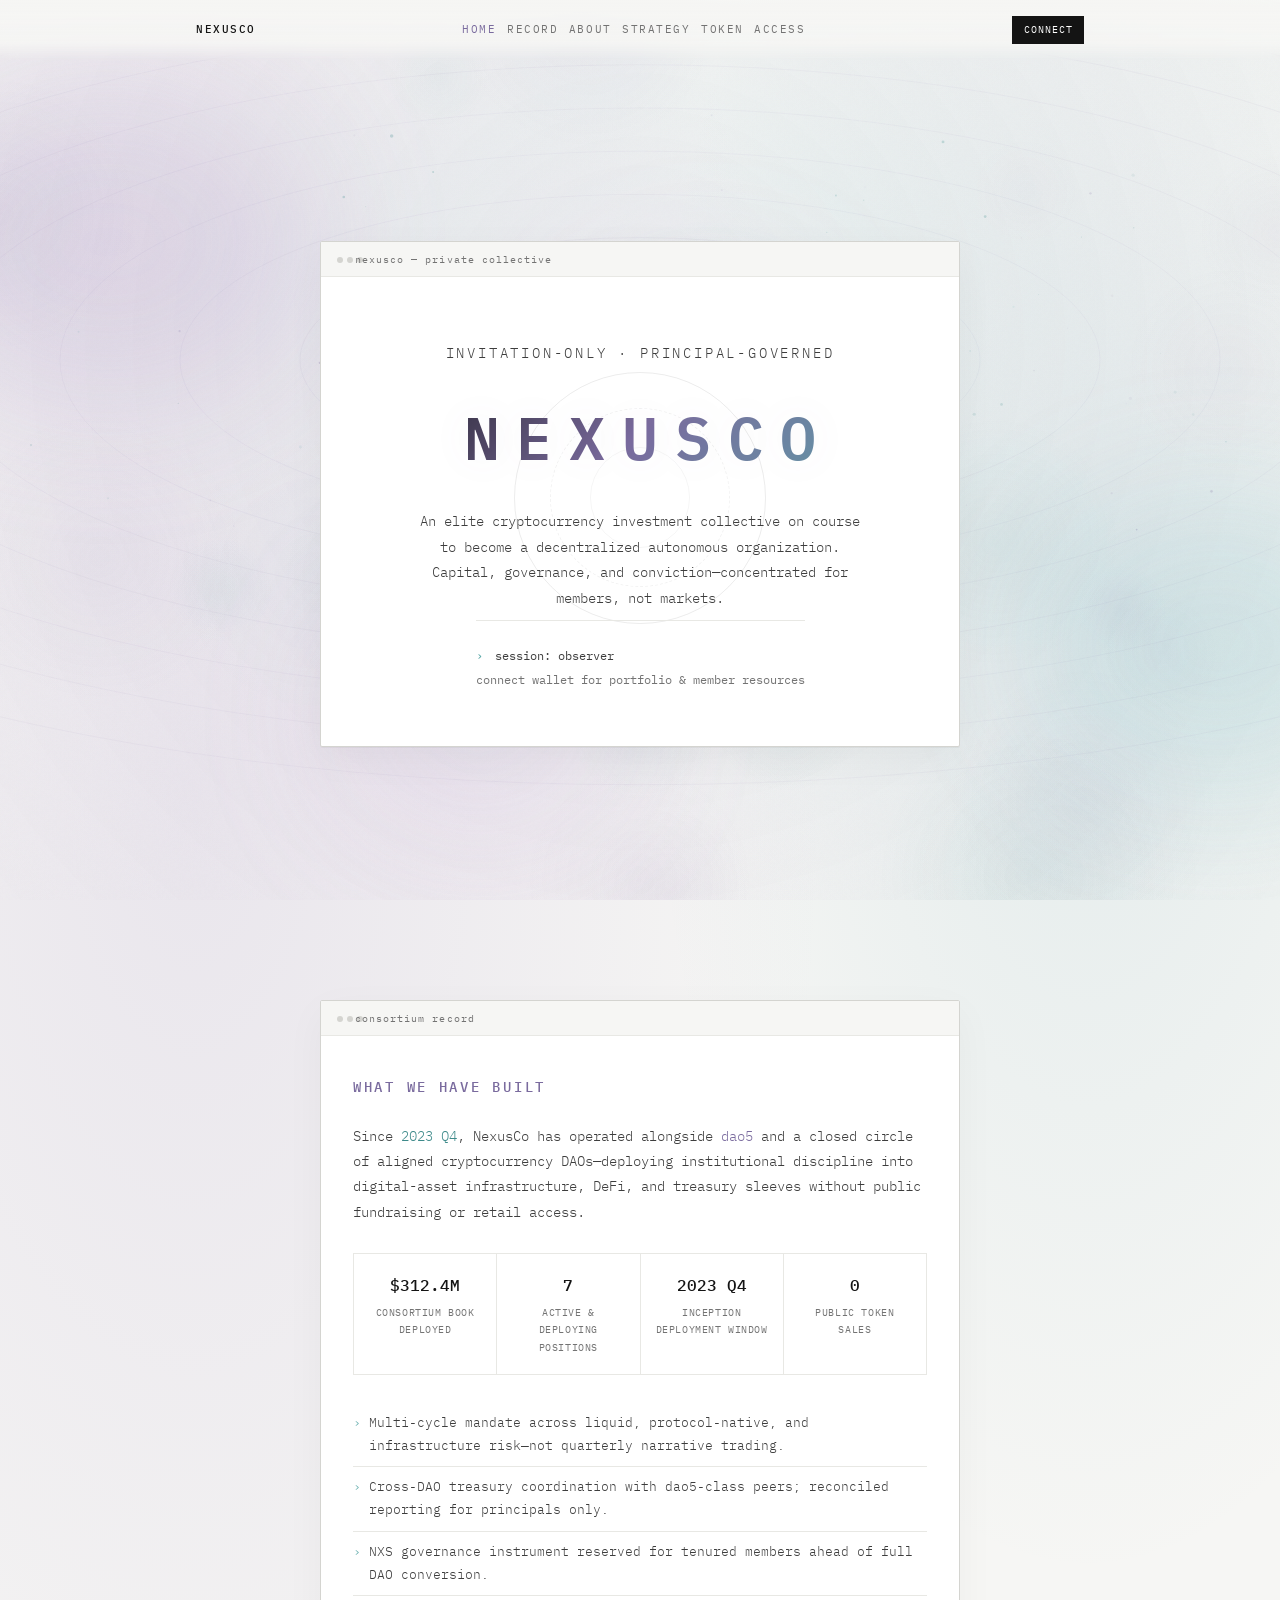
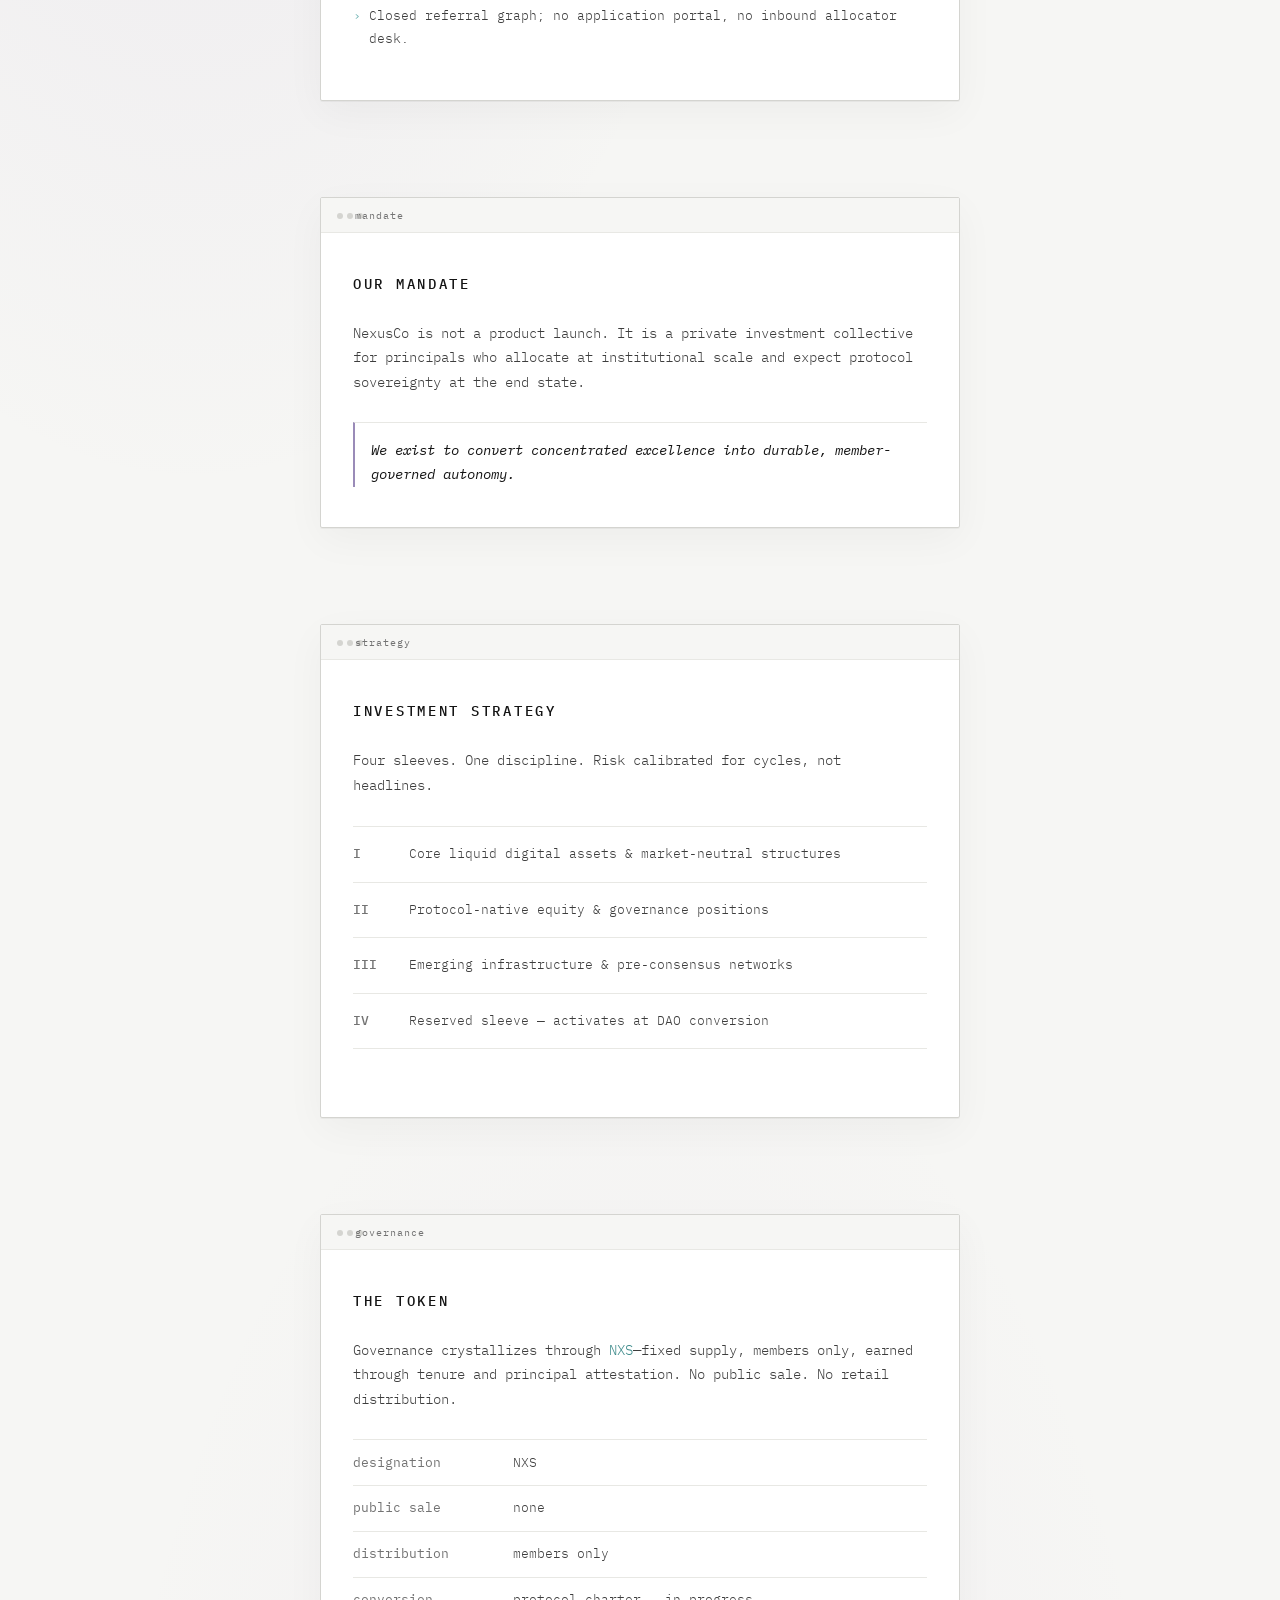
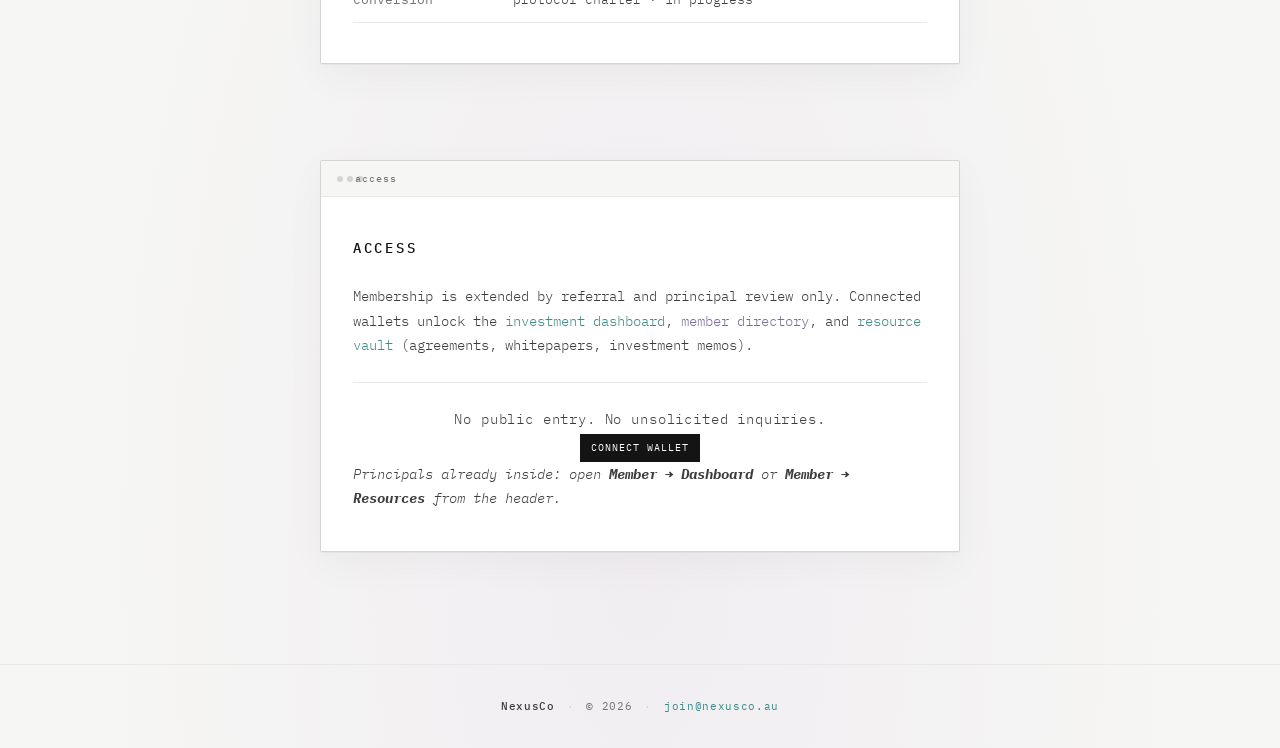
==== dashboard.html @ d4dbca17 "Initial NexusCo website" ====
<!DOCTYPE html>
<html lang="en">
<head>
  <meta charset="UTF-8">
  <meta name="viewport" content="width=device-width, initial-scale=1.0">
  <meta name="robots" content="noindex, nofollow">
  <title>NexusCo — Investment Dashboard</title>
  <link rel="preconnect" href="https://fonts.googleapis.com">
  <link rel="preconnect" href="https://fonts.gstatic.com" crossorigin>
  <link href="https://fonts.googleapis.com/css2?family=IBM+Plex+Mono:wght@300;400;500;600&display=swap" rel="stylesheet">
  <link rel="stylesheet" href="styles.css">
</head>
<body class="page-dashboard">
  <div class="nebula" aria-hidden="true">
    <div class="nebula-cloud nebula-cloud--1"></div>
    <div class="nebula-cloud nebula-cloud--2"></div>
    <div class="nebula-cloud nebula-cloud--3"></div>
    <div class="nebula-cloud nebula-cloud--4"></div>
  </div>
  <canvas id="portal-canvas" aria-hidden="true"></canvas>
  <div class="grain" aria-hidden="true"></div>

  <header id="site-header"></header>

  <main class="dashboard-main">
    <div class="dashboard-wrap">
      <div class="terminal-frame dashboard-frame">
        <div class="frame-bar">
          <span class="frame-dots" aria-hidden="true"></span>
          <span class="frame-title">investment dashboard — member view</span>
        </div>
        <div class="frame-body">
          <header class="dashboard-header">
            <h1 class="dashboard-title accent-lavender">Portfolio</h1>
            <p class="dashboard-sub muted">
              Consortium allocations since <span class="accent-cyan">2023 Q4</span> across
              <span class="accent-lavender">NexusCo</span>, <span class="accent-lavender">dao5</span>,
              and aligned cryptocurrency DAOs.
            </p>
          </header>

          <p class="consortium-note muted" id="consortium-note"></p>
          <p class="member-notice" id="member-notice" hidden></p>

          <div class="stats-row" id="stats-row">
            <div class="stat-card">
              <span class="stat-label">Consortium book</span>
              <span class="stat-value accent-cyan" id="stat-dao-total">—</span>
              <span class="stat-meta muted" id="stat-dao-meta"></span>
            </div>
            <div class="stat-card">
              <span class="stat-label">Your total contributed</span>
              <span class="stat-value" id="stat-your-total">—</span>
            </div>
            <div class="stat-card">
              <span class="stat-label">Your share of consortium</span>
              <span class="stat-value accent-lavender" id="stat-your-share">—</span>
            </div>
          </div>

          <div class="table-wrap">
            <table class="invest-table" id="invest-table">
              <thead>
                <tr>
                  <th scope="col">
                    <button type="button" class="sort-btn" data-sort="name" aria-sort="none">
                      Project <span class="sort-icon" aria-hidden="true"></span>
                    </button>
                  </th>
                  <th scope="col">
                    <button type="button" class="sort-btn" data-sort="sector" aria-sort="none">
                      Sector <span class="sort-icon" aria-hidden="true"></span>
                    </button>
                  </th>
                  <th scope="col">
                    <button type="button" class="sort-btn" data-sort="daoCommitted" aria-sort="none">
                      DAO allocation <span class="sort-icon" aria-hidden="true"></span>
                    </button>
                  </th>
                  <th scope="col">
                    <button type="button" class="sort-btn" data-sort="yourContribution" aria-sort="none">
                      Your contribution <span class="sort-icon" aria-hidden="true"></span>
                    </button>
                  </th>
                  <th scope="col">
                    <button type="button" class="sort-btn" data-sort="yourSharePct" aria-sort="none">
                      Your share <span class="sort-icon" aria-hidden="true"></span>
                    </button>
                  </th>
                  <th scope="col">
                    <button type="button" class="sort-btn" data-sort="status" aria-sort="none">
                      Status <span class="sort-icon" aria-hidden="true"></span>
                    </button>
                  </th>
                </tr>
              </thead>
              <tbody id="invest-tbody"></tbody>
            </table>
          </div>

          <p class="dashboard-disclaimer muted">
            Consortium totals reflect aggregate participation across member DAOs from 2023 Q4 onward.
            New wallet connections display zero personal allocation until principal attribution is recorded.
          </p>
        </div>
      </div>

      <section class="terminal-frame resources-frame" id="resources">
        <div class="frame-bar">
          <span class="frame-dots" aria-hidden="true"></span>
          <span class="frame-title">resources — member documents</span>
        </div>
        <div class="frame-body">
          <h2 class="section-title accent-lavender">Resources</h2>
          <p class="resources-intro muted">
            Agreements, whitepapers, and investment documentation. Available to connected members.
          </p>
          <ul class="resource-list" id="resource-list"></ul>
        </div>
      </section>
    </div>
  </main>

  <footer class="site-footer">
    <div class="footer-inner">
      <span class="footer-brand">NexusCo</span>
      <span class="footer-sep">·</span>
      <span class="footer-copy">&copy; <span id="year"></span></span>
      <span class="footer-sep">·</span>
      <a href="mailto:join@nexusco.au" class="footer-email accent-cyan">join@nexusco.au</a>
      <span class="footer-sep">·</span>
      <span class="footer-status muted">member session active</span>
    </div>
  </footer>

  <script src="data.js"></script>
  <script src="wallet.js"></script>
  <script src="nav-utils.js"></script>
  <script src="header.js"></script>
  <script src="script.js"></script>
  <script src="dashboard.js"></script>
</body>
</html>
---- styles.css ----
/* NexusCo — light retro terminal / portal */

:root {
  --bg: #f6f6f4;
  --bg-panel: #ffffff;
  --fg: #141414;
  --fg-secondary: #3d3d3d;
  --fg-muted: #737373;
  --border: #d4d4d0;
  --border-soft: #e8e8e4;
  --accent: #2f2f2f;
  --lavender: #7a6b9e;
  --lavender-soft: #9a8bb8;
  --lavender-bg: rgba(122, 107, 158, 0.08);
  --cyan: #3d8a8a;
  --cyan-soft: #5aa8a8;
  --cyan-bg: rgba(61, 138, 138, 0.08);
  --galaxy-1: rgba(122, 107, 158, 0.05);
  --galaxy-2: rgba(61, 138, 138, 0.04);
  --ring: rgba(20, 20, 20, 0.08);
  --shadow: rgba(0, 0, 0, 0.04);
  --font: "IBM Plex Mono", "Courier New", Courier, monospace;
  --max-width: 640px;
  --max-width-wide: 920px;
  --header-height: 3.25rem;
  --radius: 2px;
}

.accent-lavender {
  color: var(--lavender);
}

.accent-cyan {
  color: var(--cyan);
}

.accent-cyan-soft {
  color: var(--cyan-soft);
}

.accent-lavender-soft {
  color: var(--lavender-soft);
}

.logo.accent-lavender-soft {
  color: var(--fg);
  background: linear-gradient(135deg, var(--fg) 0%, var(--lavender) 48%, var(--cyan-soft) 100%);
  -webkit-background-clip: text;
  background-clip: text;
  -webkit-text-fill-color: transparent;
}

*,
*::before,
*::after {
  box-sizing: border-box;
  margin: 0;
  padding: 0;
}

html {
  scroll-behavior: smooth;
  scroll-padding-top: 5.5rem;
  font-size: 16px;
}

body {
  font-family: var(--font);
  background: var(--bg);
  background-image:
    radial-gradient(ellipse 90% 60% at 15% 20%, rgba(155, 130, 190, 0.14) 0%, transparent 55%),
    radial-gradient(ellipse 70% 50% at 85% 15%, rgba(90, 160, 175, 0.12) 0%, transparent 50%),
    radial-gradient(ellipse 80% 55% at 50% 95%, rgba(180, 140, 210, 0.08) 0%, transparent 55%);
  color: var(--fg);
  line-height: 1.75;
  min-height: 100vh;
  overflow-x: hidden;
  -webkit-font-smoothing: antialiased;
}

/* Nebula layers */
.nebula {
  position: fixed;
  inset: 0;
  z-index: 0;
  pointer-events: none;
  overflow: hidden;
}

.nebula-cloud {
  position: absolute;
  border-radius: 50%;
  filter: blur(72px);
  opacity: 0.55;
  animation: nebula-drift 48s ease-in-out infinite;
}

.nebula-cloud--1 {
  width: min(55vw, 420px);
  height: min(45vw, 340px);
  top: 8%;
  left: -8%;
  background: rgba(155, 130, 190, 0.35);
  animation-duration: 52s;
}

.nebula-cloud--2 {
  width: min(50vw, 380px);
  height: min(40vw, 300px);
  top: 55%;
  right: -10%;
  background: rgba(90, 175, 185, 0.3);
  animation-delay: -12s;
  animation-duration: 44s;
}

.nebula-cloud--3 {
  width: min(42vw, 320px);
  height: min(38vw, 280px);
  bottom: 5%;
  left: 25%;
  background: rgba(200, 160, 220, 0.22);
  animation-delay: -24s;
  animation-direction: reverse;
}

.nebula-cloud--4 {
  width: min(35vw, 260px);
  height: min(30vw, 220px);
  top: 30%;
  left: 45%;
  background: rgba(120, 190, 200, 0.2);
  animation-delay: -8s;
  animation-duration: 56s;
}

@keyframes nebula-drift {
  0%, 100% {
    transform: translate(0, 0) scale(1);
  }
  33% {
    transform: translate(3%, 2%) scale(1.04);
  }
  66% {
    transform: translate(-2%, 3%) scale(0.98);
  }
}

/* Portal / galaxy canvas */
#portal-canvas {
  position: fixed;
  inset: 0;
  width: 100%;
  height: 100%;
  z-index: 1;
  pointer-events: none;
}

.grain {
  position: fixed;
  inset: 0;
  z-index: 2;
  pointer-events: none;
  opacity: 0.35;
  background-image: url("data:image/svg+xml,%3Csvg viewBox='0 0 256 256' xmlns='http://www.w3.org/2000/svg'%3E%3Cfilter id='n'%3E%3CfeTurbulence type='fractalNoise' baseFrequency='0.9' numOctaves='4' stitchTiles='stitch'/%3E%3C/filter%3E%3Crect width='100%25' height='100%25' filter='url(%23n)' opacity='0.04'/%3E%3C/svg%3E");
}

/* Header */
.site-header {
  position: fixed;
  top: 0;
  left: 0;
  right: 0;
  z-index: 100;
  min-height: var(--header-height);
  display: flex;
  align-items: center;
  justify-content: center;
  background: linear-gradient(
    to bottom,
    rgba(246, 246, 244, 0.94) 0%,
    rgba(246, 246, 244, 0.88) 70%,
    transparent 100%
  );
  backdrop-filter: blur(8px);
}

.site-header--spread {
  padding: 0.5rem 0;
}

.header-inner {
  width: 100%;
  max-width: var(--max-width-wide);
  margin: 0 auto;
  padding: 0.5rem 1rem;
  display: flex;
  align-items: center;
  gap: 0.5rem 0.75rem;
}

.header-logo {
  font-size: 0.68rem;
  font-weight: 500;
  letter-spacing: 0.14em;
  text-transform: uppercase;
  color: var(--fg);
  text-decoration: none;
  white-space: nowrap;
  flex-shrink: 0;
}

.nav-toggle {
  display: none;
  margin-left: auto;
  font-family: var(--font);
  font-size: 0.62rem;
  letter-spacing: 0.1em;
  text-transform: uppercase;
  padding: 0.4rem 0.55rem;
  border: 1px solid var(--border);
  background: var(--bg-panel);
  color: var(--fg-muted);
  cursor: pointer;
}

.header-nav-group {
  display: flex;
  align-items: center;
  gap: 0.35rem 0.75rem;
  flex: 1;
  min-width: 0;
  justify-content: center;
}

.nav--public {
  display: flex;
  flex-wrap: wrap;
  justify-content: center;
  gap: 0.2rem 0.65rem;
  min-width: 0;
}

.nav-link {
  font-size: 0.62rem;
}

.nav-link[hidden] {
  display: none !important;
}

.nav-member {
  flex-shrink: 0;
  position: relative;
}

.nav-member[hidden] {
  display: none !important;
}

.nav-dropdown__trigger {
  font-family: var(--font);
  font-size: 0.62rem;
  letter-spacing: 0.1em;
  text-transform: uppercase;
  padding: 0.35rem 0.55rem;
  border: 1px solid var(--border);
  background: linear-gradient(135deg, var(--lavender-bg), var(--cyan-bg));
  color: var(--fg);
  cursor: pointer;
  white-space: nowrap;
}

.nav-dropdown__trigger[aria-expanded="true"] {
  border-color: var(--lavender-soft);
  color: var(--lavender);
}

.nav-dropdown__caret {
  font-size: 0.5rem;
  margin-left: 0.15rem;
}

.nav-dropdown__panel {
  position: absolute;
  top: calc(100% + 0.35rem);
  right: 0;
  min-width: 10rem;
  background: var(--bg-panel);
  border: 1px solid var(--border);
  box-shadow: 0 8px 28px var(--shadow);
  z-index: 200;
  display: flex;
  flex-direction: column;
  padding: 0.35rem 0;
}

.nav-dropdown__panel[hidden] {
  display: none;
}

.nav-dropdown__link {
  font-size: 0.62rem;
  letter-spacing: 0.08em;
  text-transform: uppercase;
  padding: 0.55rem 0.85rem;
  color: var(--fg-muted);
  text-decoration: none;
  transition: background 0.15s ease, color 0.15s ease;
}

.nav-dropdown__link:hover,
.nav-dropdown__link:focus-visible,
.nav-dropdown__link.active {
  color: var(--lavender);
  background: var(--lavender-bg);
  outline: none;
}

.wallet-panel {
  flex-shrink: 0;
}

.nav-link--dashboard {
  color: var(--fg);
}

.nav-link {
  font-size: 0.7rem;
  font-weight: 400;
  letter-spacing: 0.14em;
  text-transform: uppercase;
  color: var(--fg-muted);
  text-decoration: none;
  transition: color 0.2s ease;
}

.nav-link:hover,
.nav-link:focus-visible {
  color: var(--fg);
  outline: none;
}

.nav-link.active {
  color: var(--lavender);
  outline: none;
}

/* Main */
main {
  position: relative;
  z-index: 2;
  padding-top: var(--header-height);
}

/* Terminal frames */
.terminal-frame {
  background: var(--bg-panel);
  border: 1px solid var(--border);
  border-radius: var(--radius);
  box-shadow: 0 1px 0 var(--shadow), 0 12px 40px var(--shadow);
  overflow: hidden;
}

.frame-bar {
  display: flex;
  align-items: center;
  gap: 0.75rem;
  padding: 0.5rem 1rem;
  background: var(--bg);
  border-bottom: 1px solid var(--border-soft);
  font-size: 0.65rem;
  letter-spacing: 0.1em;
  text-transform: lowercase;
  color: var(--fg-muted);
}

.frame-dots::before {
  content: "";
  display: inline-block;
  width: 6px;
  height: 6px;
  border-radius: 50%;
  background: var(--border);
  box-shadow: 10px 0 0 var(--border), 20px 0 0 var(--border);
}

.frame-body {
  padding: 2.5rem 2rem;
  position: relative;
}

/* Hero */
.hero {
  min-height: 100vh;
  display: flex;
  align-items: center;
  justify-content: center;
  padding: 5rem 1.5rem 6rem;
}

.hero-frame {
  width: 100%;
  max-width: var(--max-width);
  text-align: center;
}

.hero-frame .frame-body {
  padding: 4rem 2rem 3.5rem;
}

.hero-eyebrow {
  position: relative;
  z-index: 1;
  font-size: 0.65rem;
  letter-spacing: 0.2em;
  text-transform: uppercase;
  margin-bottom: 0.75rem;
}

.lead {
  font-size: 0.9rem;
  color: var(--fg-secondary);
  font-weight: 300;
  margin-bottom: 1.5rem;
  line-height: 1.8;
}

.accomplish-grid {
  display: grid;
  grid-template-columns: repeat(4, 1fr);
  gap: 1px;
  background: var(--border-soft);
  border: 1px solid var(--border-soft);
  margin: 1.75rem 0;
}

.accomplish-card {
  background: var(--bg-panel);
  padding: 1.1rem 0.85rem;
  display: flex;
  flex-direction: column;
  gap: 0.3rem;
  text-align: center;
}

.accomplish-value {
  font-size: 1rem;
  font-weight: 500;
  color: var(--fg);
}

.accomplish-label {
  font-size: 0.62rem;
  letter-spacing: 0.06em;
  text-transform: uppercase;
  color: var(--fg-muted);
}

.accomplish-list {
  list-style: none;
  font-size: 0.82rem;
  color: var(--fg-secondary);
  font-weight: 300;
}

.accomplish-list li {
  padding: 0.55rem 0;
  border-bottom: 1px solid var(--border-soft);
  padding-left: 1rem;
  position: relative;
}

.accomplish-list li::before {
  content: "›";
  position: absolute;
  left: 0;
  color: var(--cyan-soft);
}

.accomplish-list li:last-child {
  border-bottom: none;
}

.access-actions {
  margin-top: 1.5rem;
  padding-top: 1.5rem;
  border-top: 1px solid var(--border-soft);
  text-align: center;
}

.access-actions[hidden] {
  display: none;
}

.inline-link {
  color: inherit;
  text-decoration: underline;
  text-underline-offset: 3px;
}

.inline-link:hover {
  color: var(--cyan);
}

.portal-ring {
  position: absolute;
  top: 50%;
  left: 50%;
  width: min(280px, 70vw);
  height: min(280px, 70vw);
  transform: translate(-50%, -55%);
  pointer-events: none;
}

.ring {
  position: absolute;
  inset: 0;
  border: 1px solid var(--ring);
  border-radius: 50%;
  animation: orbit 24s linear infinite;
}

.ring-1 {
  inset: 5%;
  animation-duration: 32s;
  animation-direction: reverse;
}

.ring-2 {
  inset: 18%;
  border-style: dashed;
  opacity: 0.7;
}

.ring-3 {
  inset: 32%;
  animation-duration: 18s;
  opacity: 0.5;
}

@keyframes orbit {
  to { transform: rotate(360deg); }
}

.logo {
  position: relative;
  z-index: 1;
  font-size: clamp(2rem, 8vw, 3.75rem);
  font-weight: 600;
  letter-spacing: 0.28em;
  margin-right: -0.28em;
  color: var(--fg);
  margin-bottom: 1.25rem;
  text-shadow: 0 0 40px var(--lavender-bg);
}

.tagline {
  position: relative;
  z-index: 1;
  max-width: 28rem;
  margin: 0 auto 2rem;
  font-size: clamp(0.8rem, 2.2vw, 0.95rem);
  font-weight: 300;
  color: var(--fg-secondary);
  line-height: 1.85;
}

.hero-meta {
  position: relative;
  z-index: 1;
  display: inline-flex;
  flex-direction: column;
  align-items: flex-start;
  text-align: left;
  font-size: 0.75rem;
  gap: 0.2rem;
  padding-top: 1.5rem;
  border-top: 1px solid var(--border-soft);
  margin-top: 0.5rem;
}

.meta-line {
  color: var(--fg-secondary);
}

.caret {
  color: var(--cyan-soft);
  margin-right: 0.35rem;
}

.muted {
  color: var(--fg-muted);
}

/* Sections */
.section {
  padding: 3rem 1.5rem;
}

.section-inner {
  max-width: var(--max-width);
  margin: 0 auto;
}

.section-last {
  padding-bottom: 7rem;
}

.section-title {
  font-size: 0.85rem;
  font-weight: 500;
  letter-spacing: 0.2em;
  text-transform: uppercase;
  color: var(--fg);
  margin-bottom: 1.5rem;
}

.section-title.accent-lavender {
  color: var(--lavender);
}

.frame-body p {
  margin-bottom: 1.15rem;
  font-size: 0.875rem;
  font-weight: 300;
  color: var(--fg-secondary);
}

.frame-body p:last-of-type:not(.footnote) {
  margin-bottom: 0;
}

.pull-quote {
  margin-top: 1.75rem;
  padding: 1rem 0 0 1rem;
  border-top: 1px solid var(--border-soft);
  border-left: 2px solid var(--lavender-soft);
  font-size: 0.85rem;
  font-weight: 400;
  font-style: italic;
  color: var(--fg);
}

/* Strategy */
.strategy-list {
  list-style: none;
  margin: 1.75rem 0;
  border-top: 1px solid var(--border-soft);
}

.strategy-list li {
  display: grid;
  grid-template-columns: 2.5rem 1fr;
  gap: 1rem;
  padding: 1rem 0;
  border-bottom: 1px solid var(--border-soft);
  font-size: 0.8rem;
}

.strategy-label {
  font-weight: 500;
  color: var(--fg-muted);
  font-variant-numeric: oldstyle-nums;
}

.strategy-desc {
  color: var(--fg-secondary);
  font-weight: 300;
}

.footnote {
  font-size: 0.75rem;
  margin-top: 1.25rem;
}

/* Specs */
.spec-list {
  margin-top: 1.75rem;
  border-top: 1px solid var(--border-soft);
}

.spec-row {
  display: grid;
  grid-template-columns: 9rem 1fr;
  gap: 1rem;
  padding: 0.7rem 0;
  font-size: 0.8rem;
  border-bottom: 1px solid var(--border-soft);
}

.spec-row dt {
  color: var(--fg-muted);
  font-weight: 400;
}

.spec-row dd {
  color: var(--fg-secondary);
  font-weight: 300;
}

/* Membership */
.membership-note {
  margin-top: 2rem;
  padding-top: 1.75rem;
  border-top: 1px solid var(--border-soft);
  text-align: center;
}

.membership-statement {
  font-size: 0.85rem;
  font-weight: 400;
  color: var(--fg);
  letter-spacing: 0.06em;
  margin-bottom: 1rem;
}

.membership-closing {
  font-size: 0.8rem;
  font-style: italic;
}

/* Footer */
.site-footer {
  position: relative;
  z-index: 2;
  padding: 2rem 1.5rem;
  border-top: 1px solid var(--border-soft);
}

.footer-inner {
  max-width: var(--max-width);
  margin: 0 auto;
  display: flex;
  flex-wrap: wrap;
  justify-content: center;
  align-items: center;
  gap: 0.35rem 0.75rem;
  font-size: 0.7rem;
  letter-spacing: 0.06em;
  color: var(--fg-muted);
}

.footer-brand {
  color: var(--fg-secondary);
  font-weight: 500;
}

.footer-sep {
  color: var(--border);
}

.footer-email {
  text-decoration: none;
  transition: color 0.2s ease, text-shadow 0.2s ease;
}

.footer-email:hover,
.footer-email:focus-visible {
  color: var(--cyan);
  text-shadow: 0 0 12px var(--cyan-bg);
  outline: none;
}

/* Wallet */
.wallet-panel {
  display: flex;
  flex-direction: column;
  align-items: flex-end;
  gap: 0.25rem;
}

.wallet-connected {
  display: flex;
  flex-wrap: wrap;
  align-items: center;
  justify-content: flex-end;
  gap: 0.4rem 0.5rem;
}

.wallet-connected[hidden],
.wallet-panel .btn-primary[hidden] {
  display: none !important;
}

.wallet-badge {
  font-size: 0.7rem;
  padding: 0.35rem 0.6rem;
  border: 1px solid var(--border);
  background: var(--bg);
  color: var(--fg-secondary);
  letter-spacing: 0.04em;
}

.wallet-error {
  font-size: 0.65rem;
  color: var(--fg-secondary);
  max-width: 14rem;
  text-align: right;
  line-height: 1.4;
}

.wallet-error[hidden] {
  display: none;
}

.btn-compact {
  padding: 0.35rem 0.5rem;
  min-width: 0;
}

.btn {
  font-family: var(--font);
  font-size: 0.62rem;
  letter-spacing: 0.1em;
  text-transform: uppercase;
  padding: 0.4rem 0.65rem;
  border: 1px solid var(--border);
  background: var(--bg-panel);
  color: var(--fg);
  cursor: pointer;
  text-decoration: none;
  transition: background 0.15s ease, border-color 0.15s ease;
}

.btn:hover,
.btn:focus-visible {
  border-color: var(--fg-muted);
  outline: none;
}

.btn:disabled {
  opacity: 0.5;
  cursor: wait;
}

.btn-primary {
  background: var(--fg);
  color: var(--bg-panel);
  border-color: var(--fg);
}

.btn-primary:hover,
.btn-primary:focus-visible {
  background: var(--fg-secondary);
  border-color: var(--fg-secondary);
}

.btn-secondary {
  background: var(--bg-panel);
}

.btn-ghost {
  background: transparent;
  border-color: transparent;
  color: var(--fg-muted);
}

.btn-ghost:hover {
  color: var(--fg);
  border-color: transparent;
}

/* Dashboard */
.page-dashboard main {
  padding-top: calc(var(--header-height) + 1rem);
}

.dashboard-main {
  padding: 2rem 1.5rem 4rem;
}

.dashboard-wrap {
  max-width: var(--max-width-wide);
  margin: 0 auto;
}

.dashboard-frame .frame-body {
  padding: 2rem 1.75rem 2.5rem;
}

.dashboard-header {
  margin-bottom: 2rem;
}

.dashboard-title {
  font-size: 0.9rem;
  font-weight: 500;
  letter-spacing: 0.2em;
  text-transform: uppercase;
  margin-bottom: 0.5rem;
}

.dashboard-sub {
  font-size: 0.8rem;
  font-weight: 300;
}

.stats-row {
  display: grid;
  grid-template-columns: repeat(3, 1fr);
  gap: 1px;
  background: var(--border-soft);
  border: 1px solid var(--border-soft);
  margin-bottom: 2rem;
}

.stat-card {
  background: var(--bg-panel);
  padding: 1.1rem 1.25rem;
  display: flex;
  flex-direction: column;
  gap: 0.35rem;
}

.stat-label {
  font-size: 0.65rem;
  letter-spacing: 0.08em;
  text-transform: uppercase;
  color: var(--fg-muted);
}

.stat-value {
  font-size: 0.95rem;
  font-weight: 500;
  color: var(--fg);
}

.table-wrap {
  overflow-x: auto;
  border: 1px solid var(--border-soft);
  margin-bottom: 1.5rem;
}

.invest-table {
  width: 100%;
  border-collapse: collapse;
  font-size: 0.75rem;
}

.invest-table th,
.invest-table td {
  padding: 0.85rem 1rem;
  text-align: left;
  border-bottom: 1px solid var(--border-soft);
}

.invest-table th {
  font-weight: 500;
  letter-spacing: 0.08em;
  text-transform: uppercase;
  font-size: 0.65rem;
  color: var(--fg-muted);
  background: var(--bg);
}

.invest-table tbody tr:last-child td {
  border-bottom: none;
}

.invest-table tbody tr:hover td {
  background: rgba(0, 0, 0, 0.015);
}

.cell-primary {
  display: block;
  font-weight: 500;
  color: var(--fg);
}

.cell-meta {
  display: block;
  font-size: 0.65rem;
  margin-top: 0.15rem;
}

.cell-highlight {
  font-weight: 500;
  color: var(--fg);
}

.status-pill {
  display: inline-block;
  font-size: 0.6rem;
  letter-spacing: 0.06em;
  text-transform: uppercase;
  padding: 0.2rem 0.45rem;
  border: 1px solid var(--border);
  color: var(--fg-muted);
}

.status-pill--active {
  border-color: var(--fg-muted);
  color: var(--fg-secondary);
}

.status-pill--deploying {
  border-style: dashed;
}

.dashboard-disclaimer {
  font-size: 0.7rem;
  line-height: 1.6;
}

.consortium-note {
  font-size: 0.75rem;
  margin-bottom: 1.25rem;
  padding: 0.75rem 1rem;
  background: var(--cyan-bg);
  border-left: 2px solid var(--cyan-soft);
  line-height: 1.6;
}

.member-notice {
  font-size: 0.75rem;
  margin-bottom: 1.5rem;
  padding: 0.75rem 1rem;
  background: var(--lavender-bg);
  border-left: 2px solid var(--lavender-soft);
  line-height: 1.6;
}

.member-notice[hidden] {
  display: none;
}

.stat-meta {
  font-size: 0.6rem;
  margin-top: 0.15rem;
}

.stat-value.accent-cyan {
  color: var(--cyan);
}

.stat-value.accent-lavender {
  color: var(--lavender);
}

/* Sortable table */
.sort-btn {
  font-family: var(--font);
  font-size: inherit;
  font-weight: inherit;
  letter-spacing: inherit;
  text-transform: inherit;
  color: inherit;
  background: none;
  border: none;
  padding: 0;
  cursor: pointer;
  display: inline-flex;
  align-items: center;
  gap: 0.35rem;
  transition: color 0.15s ease;
}

.sort-btn:hover,
.sort-btn:focus-visible {
  color: var(--lavender);
  outline: none;
}

.sort-btn--active {
  color: var(--cyan);
}

.sort-icon {
  font-size: 0.55rem;
  opacity: 0.5;
  color: var(--lavender-soft);
}

.sort-btn--active .sort-icon {
  opacity: 1;
  color: var(--cyan);
}

.invest-table th {
  vertical-align: bottom;
}

/* Resources */
.resources-frame {
  margin-top: 2rem;
}

.resources-intro {
  font-size: 0.8rem;
  margin-bottom: 1.5rem;
}

.resource-list {
  list-style: none;
  border-top: 1px solid var(--border-soft);
}

.resource-item {
  display: grid;
  grid-template-columns: 1fr auto;
  grid-template-rows: auto auto;
  gap: 0.25rem 1rem;
  padding: 1rem 0;
  border-bottom: 1px solid var(--border-soft);
  align-items: center;
}

.resource-meta {
  grid-column: 1;
  display: flex;
  flex-wrap: wrap;
  gap: 0.5rem 1rem;
  font-size: 0.65rem;
}

.resource-title {
  grid-column: 1;
  font-size: 0.85rem;
  font-weight: 400;
  color: var(--fg);
}

.resource-dl {
  grid-column: 2;
  grid-row: 1 / span 2;
  align-self: center;
}

.resource-category {
  font-weight: 500;
  letter-spacing: 0.06em;
  text-transform: uppercase;
}

/* Members directory */
.member-grid {
  display: grid;
  gap: 1.25rem;
}

.member-card {
  display: grid;
  grid-template-columns: 3.5rem 1fr;
  gap: 1.25rem;
  padding: 1.35rem 0;
  border-bottom: 1px solid var(--border-soft);
}

.member-card:last-child {
  border-bottom: none;
}

.member-card--founder {
  padding: 1.5rem;
  margin-bottom: 0.5rem;
  border: 1px solid var(--border-soft);
  border-radius: var(--radius);
  background: linear-gradient(
    135deg,
    var(--lavender-bg) 0%,
    var(--cyan-bg) 100%
  );
  border-bottom: 1px solid var(--border-soft);
}

.member-avatar {
  width: 3.5rem;
  height: 3.5rem;
  display: flex;
  align-items: center;
  justify-content: center;
  font-size: 0.75rem;
  font-weight: 500;
  letter-spacing: 0.05em;
  border: 1px solid var(--border);
  background: var(--bg-panel);
  color: var(--lavender);
  border-radius: var(--radius);
}

.member-card--founder .member-avatar {
  border-color: var(--lavender-soft);
  color: var(--cyan);
  box-shadow: 0 0 24px var(--lavender-bg);
}

.member-name {
  font-size: 0.95rem;
  font-weight: 500;
  color: var(--fg);
  margin-bottom: 0.15rem;
}

.member-role {
  font-size: 0.7rem;
  letter-spacing: 0.1em;
  text-transform: uppercase;
}

.member-meta,
.member-focus,
.member-bio {
  font-size: 0.8rem;
  margin-top: 0.5rem;
  color: var(--fg-secondary);
  font-weight: 300;
}

.member-bio {
  line-height: 1.65;
  margin-top: 0.65rem;
}

.member-x {
  display: inline-block;
  margin-top: 0.65rem;
  font-size: 0.75rem;
  text-decoration: none;
}

.member-x:hover,
.member-x:focus-visible {
  text-decoration: underline;
  outline: none;
}

.member-tags {
  display: flex;
  flex-wrap: wrap;
  gap: 0.35rem;
  margin-top: 0.75rem;
}

.member-tag {
  font-size: 0.6rem;
  letter-spacing: 0.06em;
  text-transform: uppercase;
  padding: 0.2rem 0.45rem;
  border: 1px solid var(--border-soft);
  color: var(--fg-muted);
  background: var(--bg-panel);
}

.member-card--founder .member-tag {
  border-color: rgba(122, 107, 158, 0.25);
}

::selection {
  background: var(--lavender-soft);
  color: var(--bg-panel);
}
  background: var(--fg);
  color: var(--bg-panel);
}

::-webkit-scrollbar {
  width: 5px;
}

::-webkit-scrollbar-track {
  background: var(--bg);
}

::-webkit-scrollbar-thumb {
  background: var(--border);
}

@media (max-width: 960px) {
  .nav-toggle {
    display: block;
  }

  html {
    scroll-padding-top: 4.5rem;
  }

  .header-inner {
    flex-wrap: wrap;
  }

  .header-nav-group {
    display: none;
    order: 4;
    width: 100%;
    flex-direction: column;
    align-items: stretch;
    padding: 0.75rem 0 0.25rem;
    border-top: 1px solid var(--border-soft);
  }

  .header-nav-group--open {
    display: flex;
  }

  .nav--public {
    flex-direction: column;
    align-items: stretch;
    gap: 0;
  }

  .nav--public .nav-link {
    display: block !important;
    padding: 0.55rem 0;
    border-bottom: 1px solid var(--border-soft);
  }

  .nav-member {
    width: 100%;
  }

  .nav-dropdown__trigger {
    width: 100%;
    text-align: left;
  }

  .nav-dropdown__panel {
    position: static;
    box-shadow: none;
    border: none;
    border-top: 1px solid var(--border-soft);
    margin-top: 0.25rem;
  }

  .wallet-panel {
    order: 3;
    margin-left: auto;
  }

  .accomplish-grid {
    grid-template-columns: repeat(2, 1fr);
  }

  .member-card {
    grid-template-columns: 1fr;
  }

  .member-avatar {
    width: 2.75rem;
    height: 2.75rem;
  }

  .nebula-cloud {
    filter: blur(48px);
    opacity: 0.4;
  }

  .wallet-panel {
    align-items: stretch;
  }

  .wallet-connected {
    justify-content: flex-start;
  }

  .wallet-error {
    text-align: left;
    max-width: none;
  }

  .stats-row {
    grid-template-columns: 1fr;
  }

  .frame-body {
    padding: 2rem 1.25rem;
  }

  .hero-frame .frame-body {
    padding: 3rem 1.25rem 2.5rem;
  }

  .logo {
    letter-spacing: 0.18em;
    margin-right: -0.18em;
  }

  .nav-link {
    font-size: 0.62rem;
  }

  .spec-row {
    grid-template-columns: 1fr;
    gap: 0.15rem;
  }

  .portal-ring {
    opacity: 0.6;
  }

  .invest-table th:nth-child(2),
  .invest-table td:nth-child(2) {
    display: none;
  }

  .resource-item {
    grid-template-columns: 1fr;
  }

  .resource-dl {
    grid-column: 1;
    grid-row: auto;
    justify-self: start;
  }

  .sort-btn {
    font-size: 0.6rem;
  }
}

@media (prefers-reduced-motion: reduce) {
  .ring,
  .nebula-cloud {
    animation: none;
  }

  #portal-canvas,
  .nebula {
    display: none;
  }

  html {
    scroll-behavior: auto;
  }
}
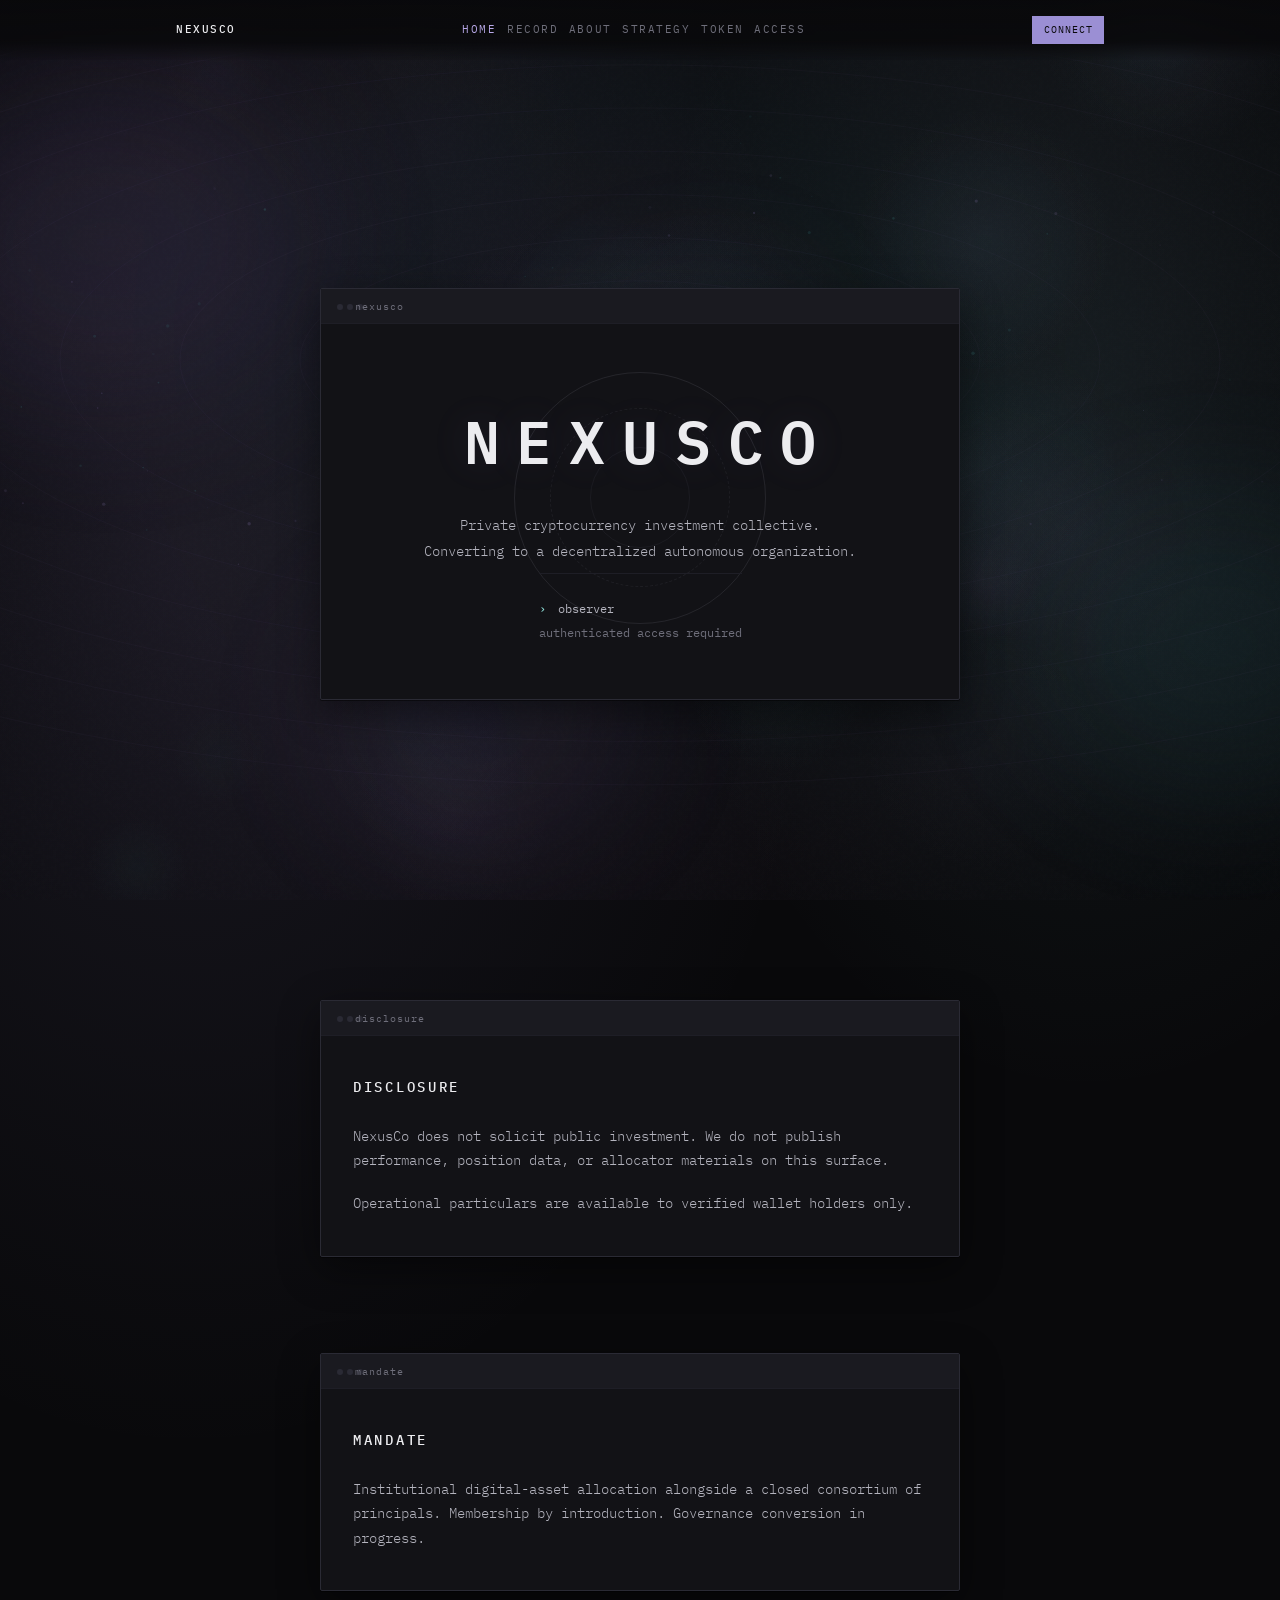
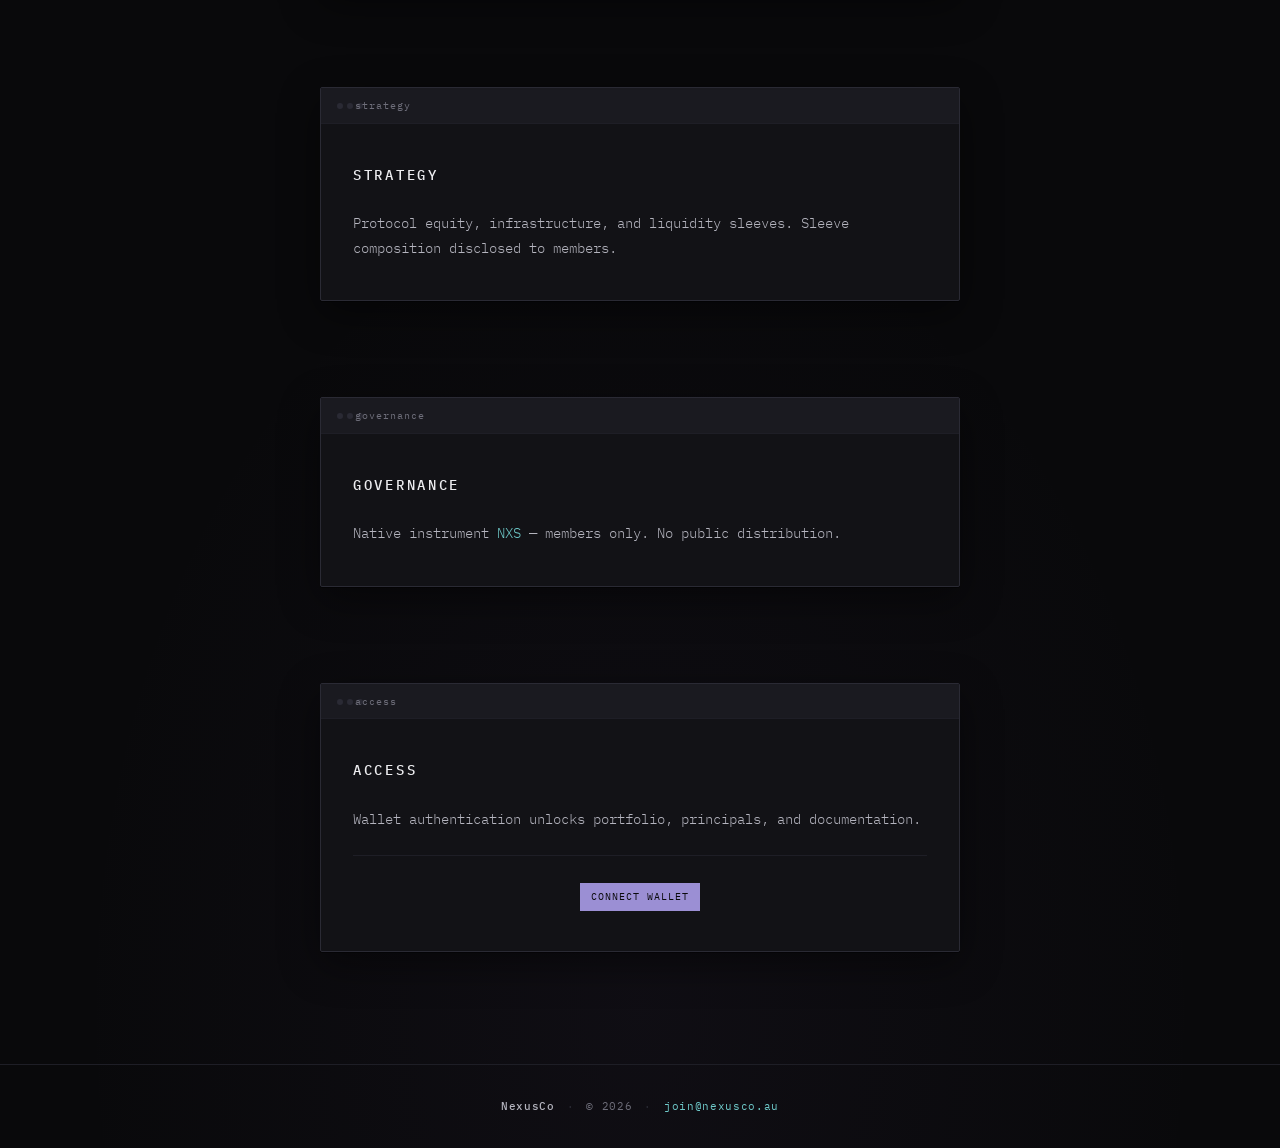
==== commit 9b17fb83: "Dark theme, reserved public site, real portfolio, enquire links" ====
--- a/dashboard.html
+++ b/dashboard.html
@@ -92,6 +92,7 @@
                       Status <span class="sort-icon" aria-hidden="true"></span>
                     </button>
                   </th>
+                  <th scope="col">Enquire</th>
                 </tr>
               </thead>
               <tbody id="invest-tbody"></tbody>
--- a/styles.css
+++ b/styles.css
@@ -1,27 +1,28 @@
-/* NexusCo — light retro terminal / portal */
+/* NexusCo — dark terminal / nebula */
 
 :root {
-  --bg: #f6f6f4;
-  --bg-panel: #ffffff;
-  --fg: #141414;
-  --fg-secondary: #3d3d3d;
-  --fg-muted: #737373;
-  --border: #d4d4d0;
-  --border-soft: #e8e8e4;
-  --accent: #2f2f2f;
-  --lavender: #7a6b9e;
-  --lavender-soft: #9a8bb8;
-  --lavender-bg: rgba(122, 107, 158, 0.08);
-  --cyan: #3d8a8a;
-  --cyan-soft: #5aa8a8;
-  --cyan-bg: rgba(61, 138, 138, 0.08);
-  --galaxy-1: rgba(122, 107, 158, 0.05);
-  --galaxy-2: rgba(61, 138, 138, 0.04);
-  --ring: rgba(20, 20, 20, 0.08);
-  --shadow: rgba(0, 0, 0, 0.04);
+  --bg: #09090b;
+  --bg-panel: #121216;
+  --bg-elevated: #1a1a20;
+  --fg: #ececef;
+  --fg-secondary: #b4b4be;
+  --fg-muted: #6e6e7a;
+  --border: #2a2a34;
+  --border-soft: #1e1e26;
+  --accent: #d8d8e0;
+  --lavender: #b8a8e8;
+  --lavender-soft: #9b8fd4;
+  --lavender-bg: rgba(155, 143, 212, 0.12);
+  --cyan: #6ec9c9;
+  --cyan-soft: #8eded8;
+  --cyan-bg: rgba(110, 201, 201, 0.1);
+  --galaxy-1: rgba(155, 143, 212, 0.08);
+  --galaxy-2: rgba(110, 201, 201, 0.06);
+  --ring: rgba(200, 200, 220, 0.1);
+  --shadow: rgba(0, 0, 0, 0.45);
   --font: "IBM Plex Mono", "Courier New", Courier, monospace;
   --max-width: 640px;
-  --max-width-wide: 920px;
+  --max-width-wide: 960px;
   --header-height: 3.25rem;
   --radius: 2px;
 }
@@ -42,12 +43,9 @@
   color: var(--lavender-soft);
 }
 
-.logo.accent-lavender-soft {
-  color: var(--fg);
-  background: linear-gradient(135deg, var(--fg) 0%, var(--lavender) 48%, var(--cyan-soft) 100%);
-  -webkit-background-clip: text;
-  background-clip: text;
-  -webkit-text-fill-color: transparent;
+.logo {
+  color: var(--fg);
+  text-shadow: 0 0 48px var(--lavender-bg);
 }
 
 *,
@@ -68,9 +66,9 @@
   font-family: var(--font);
   background: var(--bg);
   background-image:
-    radial-gradient(ellipse 90% 60% at 15% 20%, rgba(155, 130, 190, 0.14) 0%, transparent 55%),
-    radial-gradient(ellipse 70% 50% at 85% 15%, rgba(90, 160, 175, 0.12) 0%, transparent 50%),
-    radial-gradient(ellipse 80% 55% at 50% 95%, rgba(180, 140, 210, 0.08) 0%, transparent 55%);
+    radial-gradient(ellipse 90% 60% at 15% 20%, rgba(155, 143, 212, 0.1) 0%, transparent 55%),
+    radial-gradient(ellipse 70% 50% at 85% 15%, rgba(110, 201, 201, 0.08) 0%, transparent 50%),
+    radial-gradient(ellipse 80% 55% at 50% 95%, rgba(120, 90, 160, 0.06) 0%, transparent 55%);
   color: var(--fg);
   line-height: 1.75;
   min-height: 100vh;
@@ -100,7 +98,7 @@
   height: min(45vw, 340px);
   top: 8%;
   left: -8%;
-  background: rgba(155, 130, 190, 0.35);
+  background: rgba(120, 100, 170, 0.22);
   animation-duration: 52s;
 }
 
@@ -109,7 +107,7 @@
   height: min(40vw, 300px);
   top: 55%;
   right: -10%;
-  background: rgba(90, 175, 185, 0.3);
+  background: rgba(70, 150, 160, 0.18);
   animation-delay: -12s;
   animation-duration: 44s;
 }
@@ -119,7 +117,7 @@
   height: min(38vw, 280px);
   bottom: 5%;
   left: 25%;
-  background: rgba(200, 160, 220, 0.22);
+  background: rgba(140, 110, 180, 0.14);
   animation-delay: -24s;
   animation-direction: reverse;
 }
@@ -129,7 +127,7 @@
   height: min(30vw, 220px);
   top: 30%;
   left: 45%;
-  background: rgba(120, 190, 200, 0.2);
+  background: rgba(90, 170, 180, 0.12);
   animation-delay: -8s;
   animation-duration: 56s;
 }
@@ -178,11 +176,11 @@
   justify-content: center;
   background: linear-gradient(
     to bottom,
-    rgba(246, 246, 244, 0.94) 0%,
-    rgba(246, 246, 244, 0.88) 70%,
+    rgba(9, 9, 11, 0.96) 0%,
+    rgba(9, 9, 11, 0.88) 70%,
     transparent 100%
   );
-  backdrop-filter: blur(8px);
+  backdrop-filter: blur(10px);
 }
 
 .site-header--spread {
@@ -367,7 +365,7 @@
   align-items: center;
   gap: 0.75rem;
   padding: 0.5rem 1rem;
-  background: var(--bg);
+  background: var(--bg-elevated);
   border-bottom: 1px solid var(--border-soft);
   font-size: 0.65rem;
   letter-spacing: 0.1em;
@@ -835,15 +833,35 @@
 }
 
 .btn-primary {
-  background: var(--fg);
-  color: var(--bg-panel);
-  border-color: var(--fg);
+  background: var(--lavender-soft);
+  color: var(--bg);
+  border-color: var(--lavender-soft);
 }
 
 .btn-primary:hover,
 .btn-primary:focus-visible {
-  background: var(--fg-secondary);
-  border-color: var(--fg-secondary);
+  background: var(--lavender);
+  border-color: var(--lavender);
+  color: var(--bg);
+}
+
+.btn-enquire {
+  font-size: 0.58rem;
+  padding: 0.35rem 0.5rem;
+  white-space: nowrap;
+  text-decoration: none;
+  display: inline-block;
+  background: transparent;
+  color: var(--cyan-soft);
+  border: 1px solid var(--border);
+}
+
+.btn-enquire:hover,
+.btn-enquire:focus-visible {
+  border-color: var(--cyan);
+  color: var(--cyan);
+  background: var(--cyan-bg);
+  outline: none;
 }
 
 .btn-secondary {
@@ -951,7 +969,7 @@
   text-transform: uppercase;
   font-size: 0.65rem;
   color: var(--fg-muted);
-  background: var(--bg);
+  background: var(--bg-elevated);
 }
 
 .invest-table tbody tr:last-child td {
@@ -959,7 +977,7 @@
 }
 
 .invest-table tbody tr:hover td {
-  background: rgba(0, 0, 0, 0.015);
+  background: rgba(255, 255, 255, 0.02);
 }
 
 .cell-primary {
@@ -1174,9 +1192,23 @@
   font-weight: 500;
   letter-spacing: 0.05em;
   border: 1px solid var(--border);
-  background: var(--bg-panel);
+  background: var(--bg-elevated);
   color: var(--lavender);
   border-radius: var(--radius);
+  overflow: hidden;
+  flex-shrink: 0;
+}
+
+.member-avatar-img {
+  width: 100%;
+  height: 100%;
+  object-fit: cover;
+  image-rendering: pixelated;
+  display: block;
+}
+
+.member-avatar-fallback {
+  display: block;
 }
 
 .member-card--founder .member-avatar {
@@ -1248,7 +1280,7 @@
 
 ::selection {
   background: var(--lavender-soft);
-  color: var(--bg-panel);
+  color: var(--bg);
 }
   background: var(--fg);
   color: var(--bg-panel);
@@ -1389,8 +1421,14 @@
   }
 
   .invest-table th:nth-child(2),
-  .invest-table td:nth-child(2) {
+  .invest-table td:nth-child(2),
+  .invest-table th:last-child,
+  .invest-table td:last-child {
     display: none;
+  }
+
+  .btn-enquire {
+    font-size: 0.55rem;
   }
 
   .resource-item {
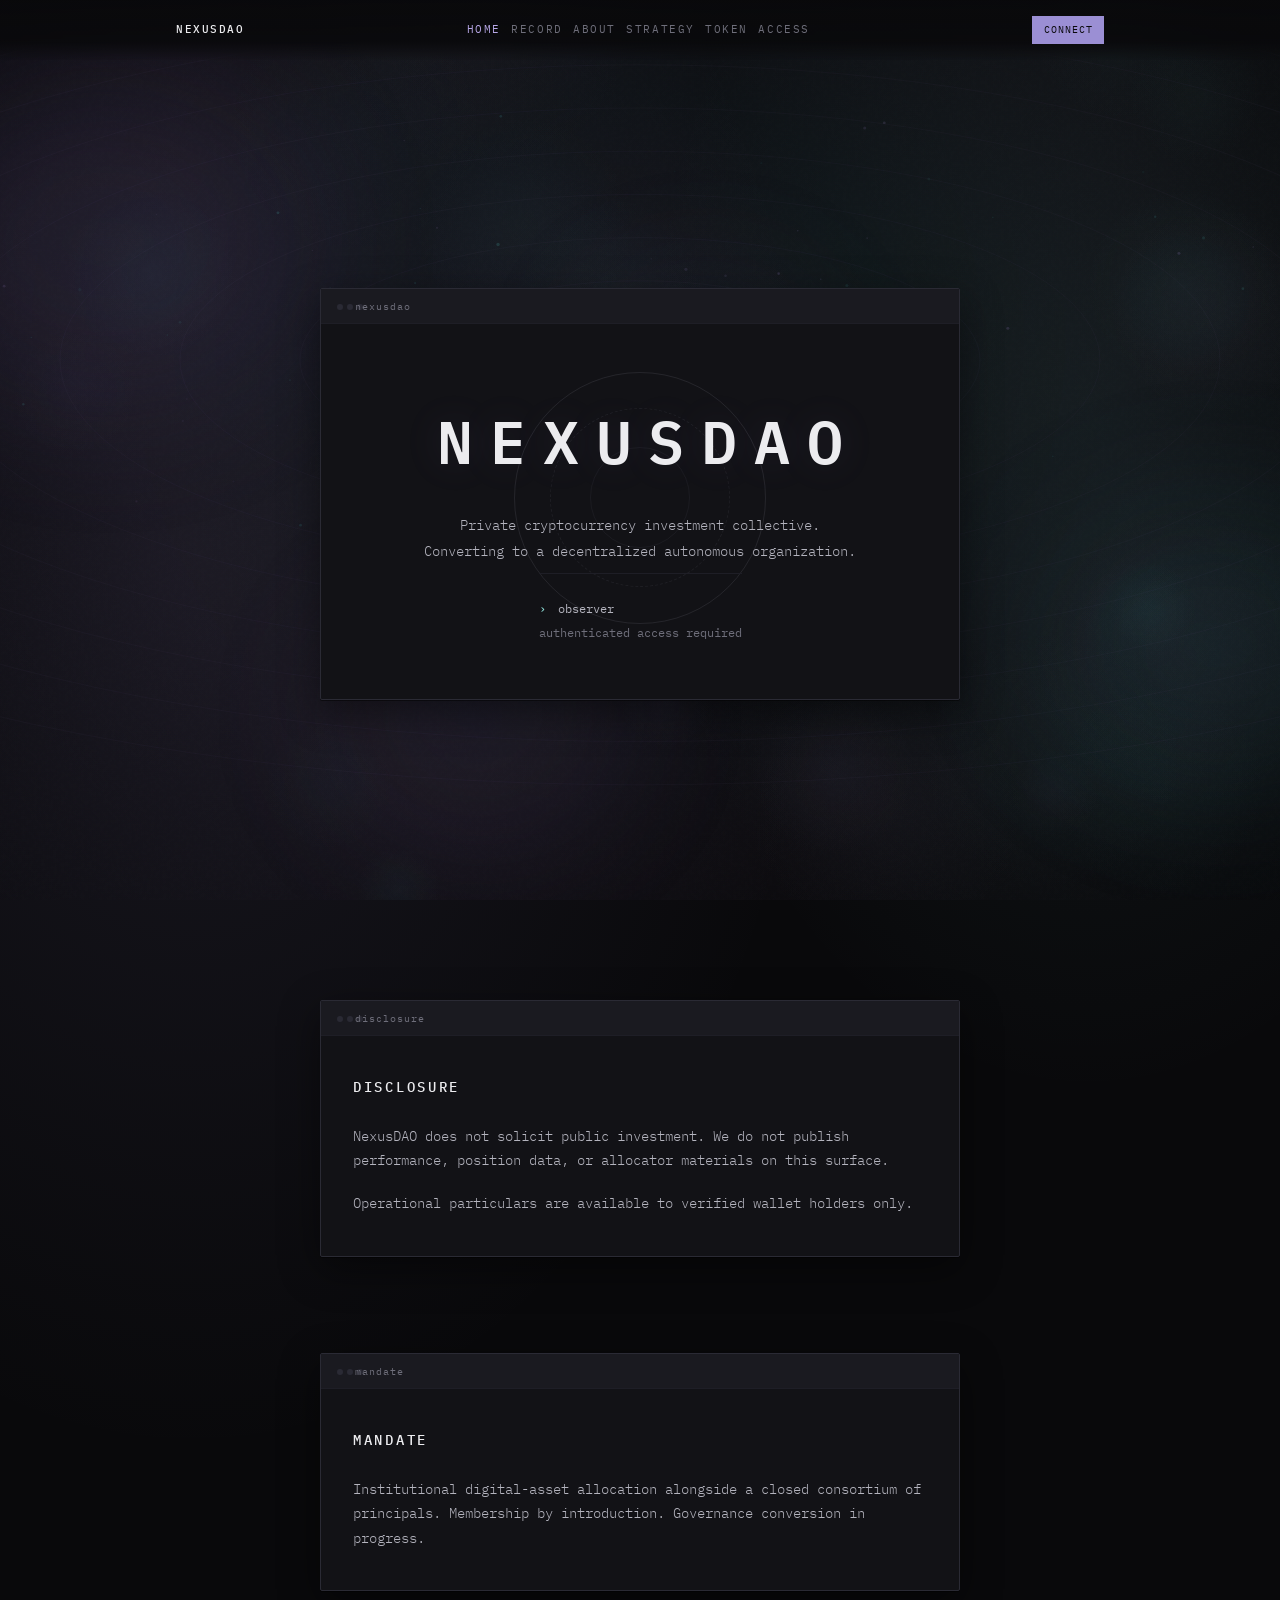
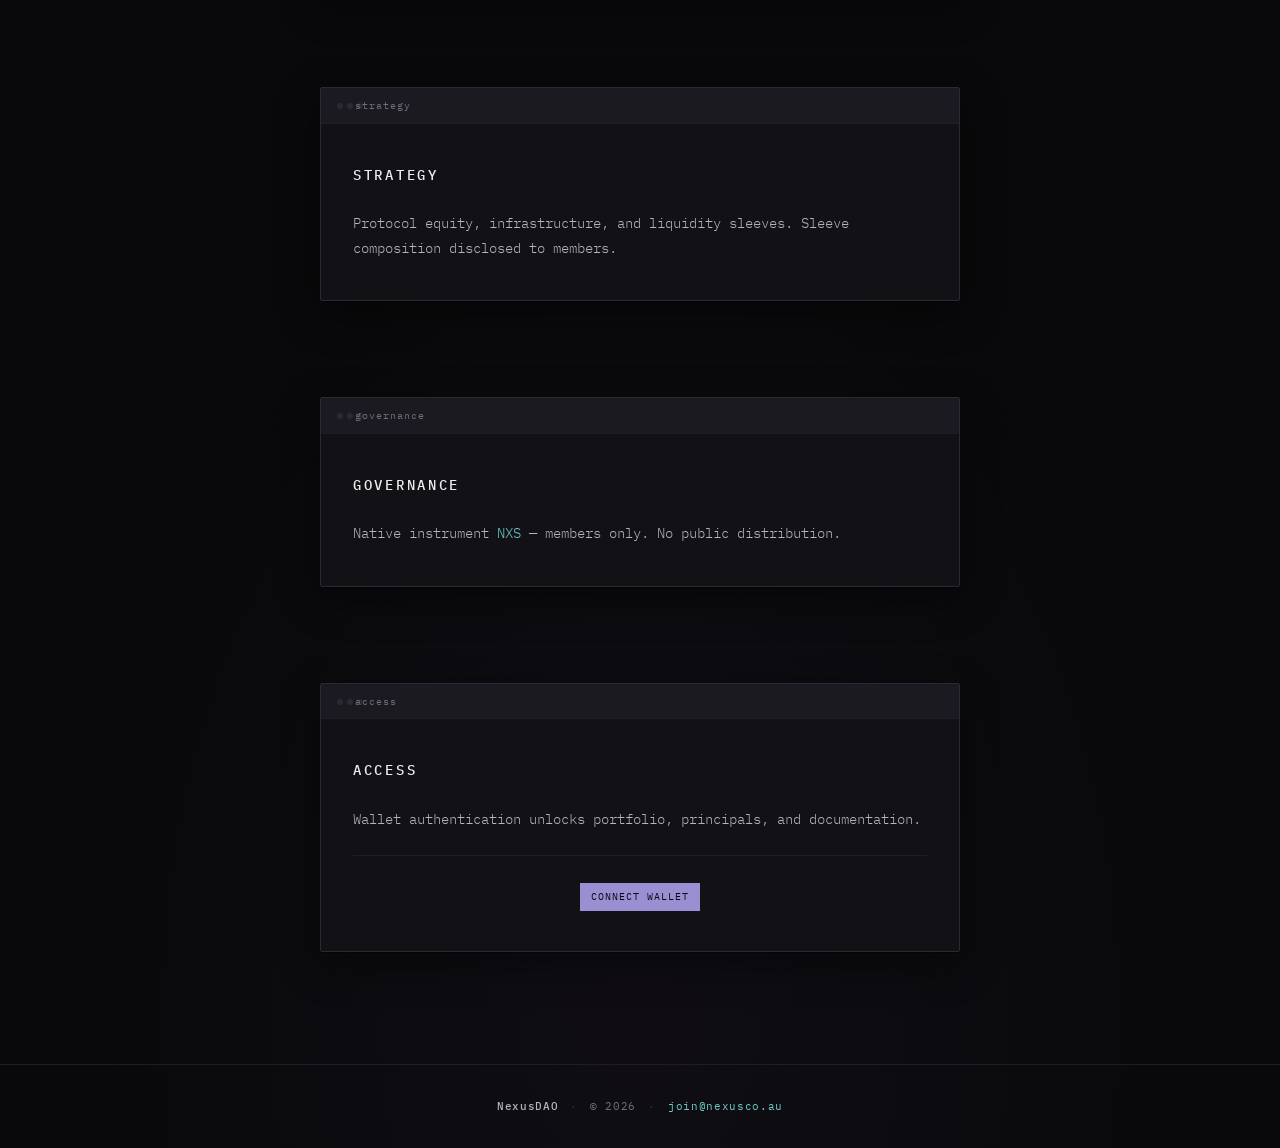
==== commit 4dd00e93: "Rebrand NexusCo to NexusDAO across site" ====
--- a/dashboard.html
+++ b/dashboard.html
@@ -4,7 +4,7 @@
   <meta charset="UTF-8">
   <meta name="viewport" content="width=device-width, initial-scale=1.0">
   <meta name="robots" content="noindex, nofollow">
-  <title>NexusCo — Investment Dashboard</title>
+  <title>NexusDAO — Investment Dashboard</title>
   <link rel="preconnect" href="https://fonts.googleapis.com">
   <link rel="preconnect" href="https://fonts.gstatic.com" crossorigin>
   <link href="https://fonts.googleapis.com/css2?family=IBM+Plex+Mono:wght@300;400;500;600&display=swap" rel="stylesheet">
@@ -34,7 +34,7 @@
             <h1 class="dashboard-title accent-lavender">Portfolio</h1>
             <p class="dashboard-sub muted">
               Consortium allocations since <span class="accent-cyan">2023 Q4</span> across
-              <span class="accent-lavender">NexusCo</span>, <span class="accent-lavender">dao5</span>,
+              <span class="accent-lavender">NexusDAO</span>, <span class="accent-lavender">dao5</span>,
               and aligned cryptocurrency DAOs.
             </p>
           </header>
@@ -124,7 +124,7 @@
 
   <footer class="site-footer">
     <div class="footer-inner">
-      <span class="footer-brand">NexusCo</span>
+      <span class="footer-brand">NexusDAO</span>
       <span class="footer-sep">·</span>
       <span class="footer-copy">&copy; <span id="year"></span></span>
       <span class="footer-sep">·</span>
--- a/styles.css
+++ b/styles.css
@@ -1,4 +1,4 @@
-/* NexusCo — dark terminal / nebula */
+/* NexusDAO — dark terminal / nebula */
 
 :root {
   --bg: #09090b;
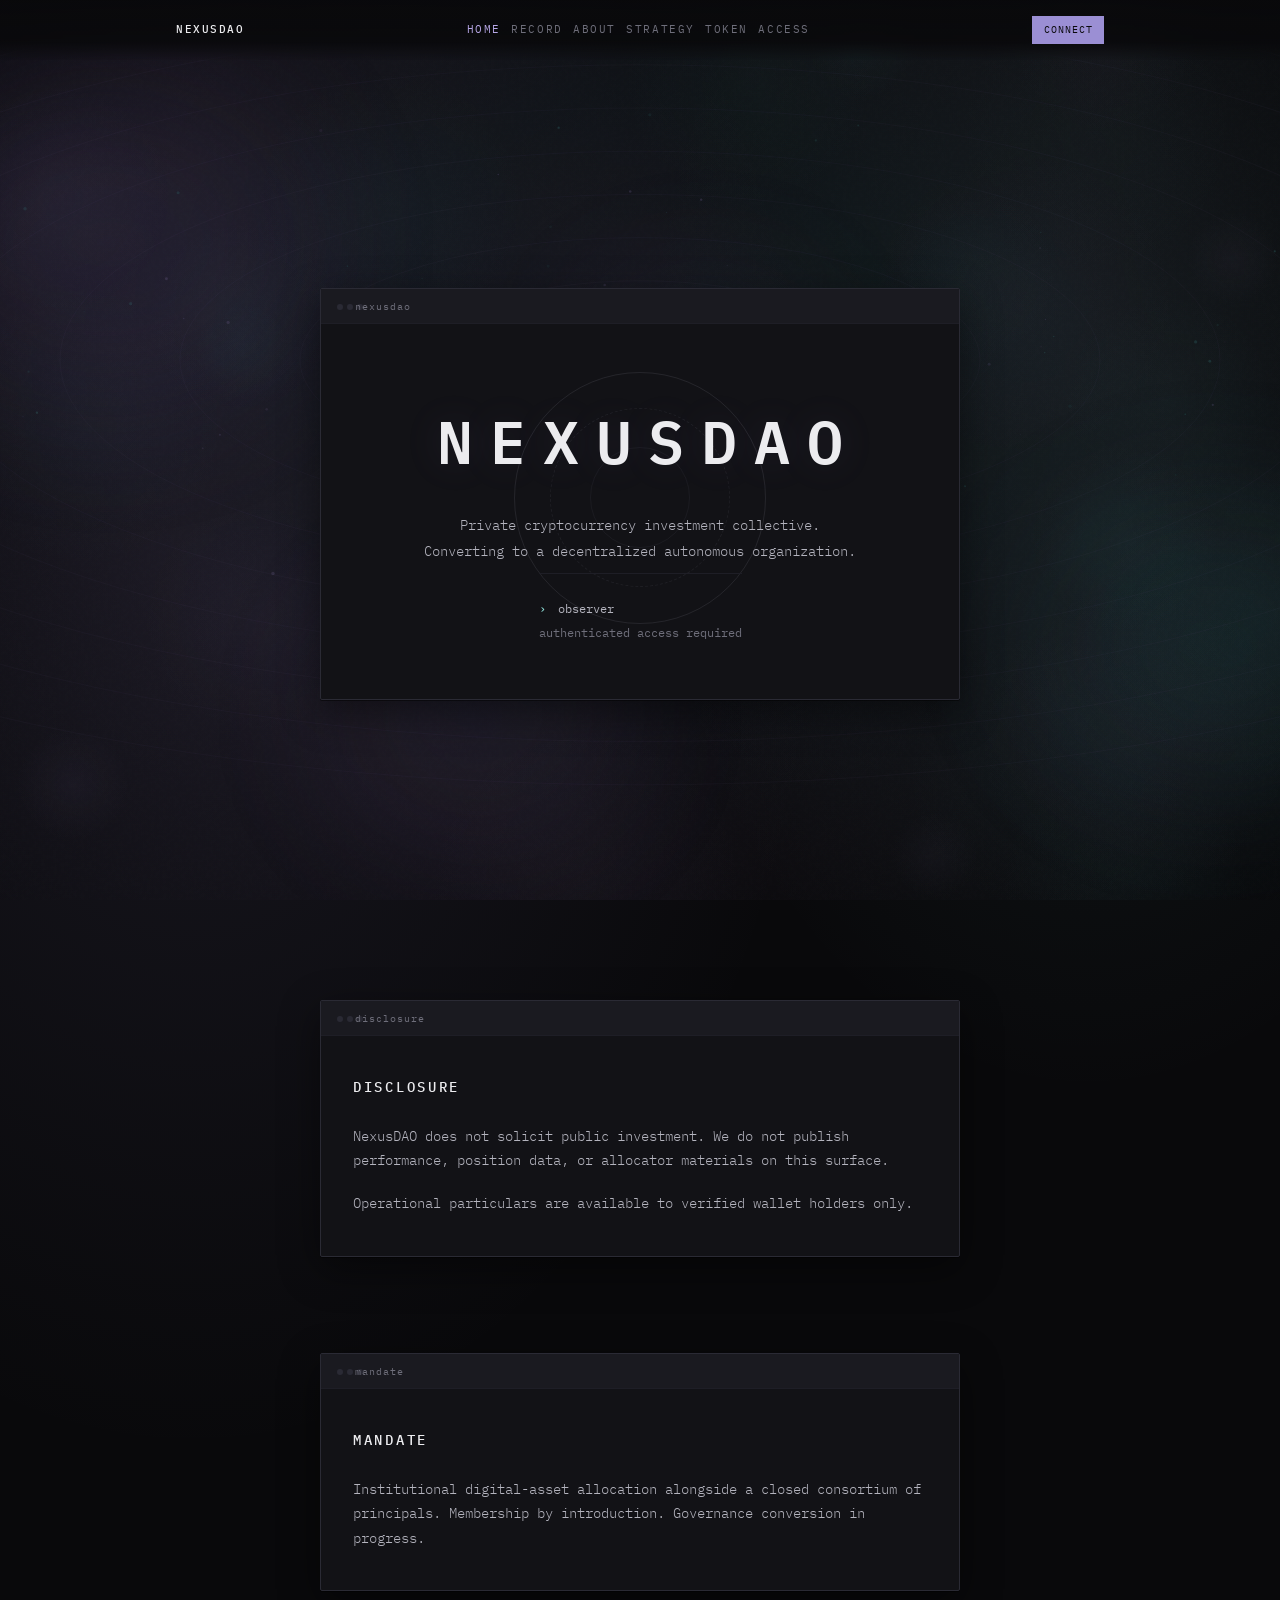
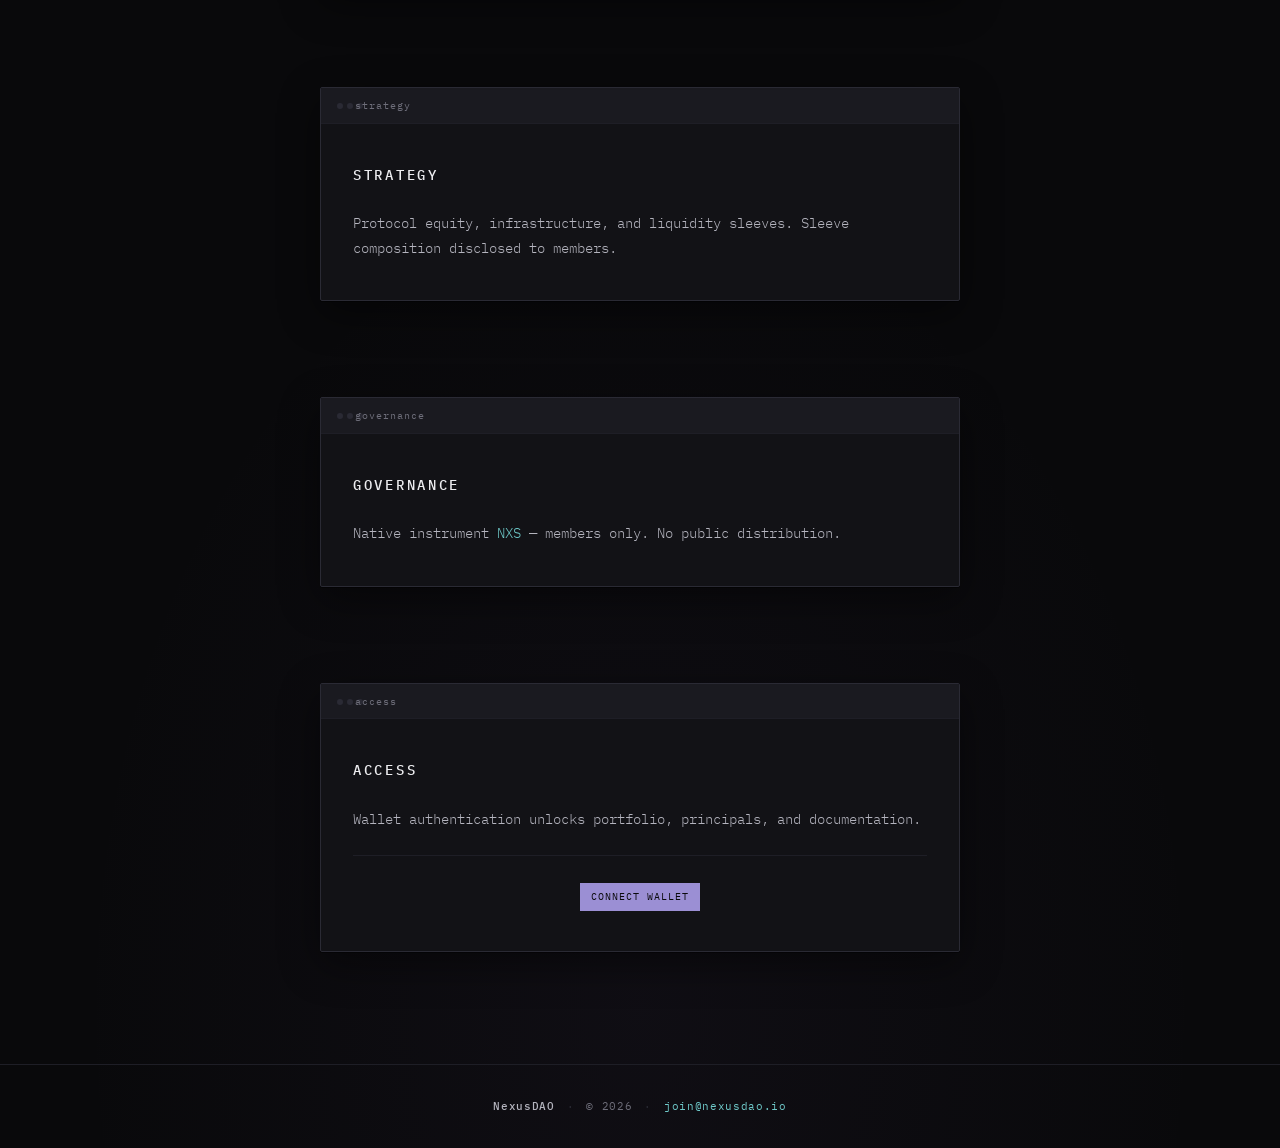
==== commit 54a9c68a: "Update footer email to join@nexusdao.io" ====
--- a/dashboard.html
+++ b/dashboard.html
@@ -128,7 +128,7 @@
       <span class="footer-sep">·</span>
       <span class="footer-copy">&copy; <span id="year"></span></span>
       <span class="footer-sep">·</span>
-      <a href="mailto:join@nexusco.au" class="footer-email accent-cyan">join@nexusco.au</a>
+      <a href="mailto:join@nexusdao.io" class="footer-email accent-cyan">join@nexusdao.io</a>
       <span class="footer-sep">·</span>
       <span class="footer-status muted">member session active</span>
     </div>
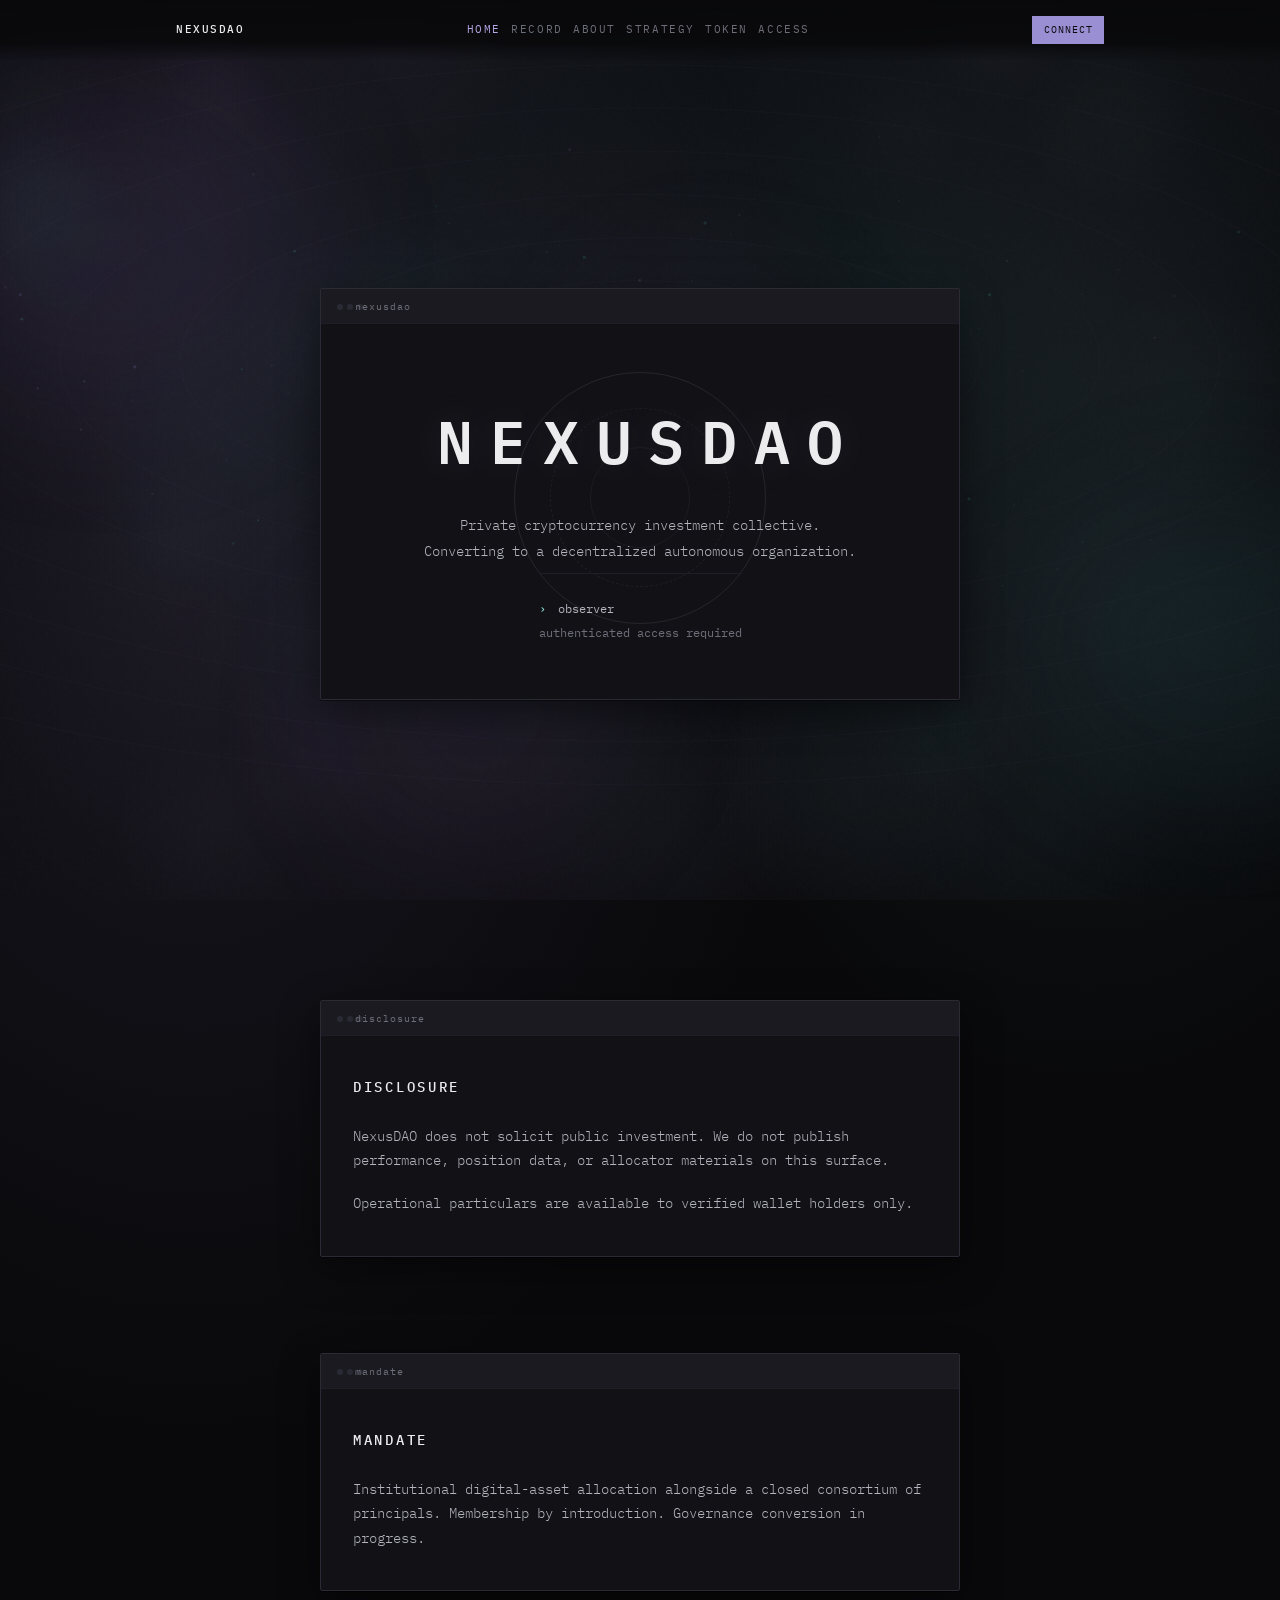
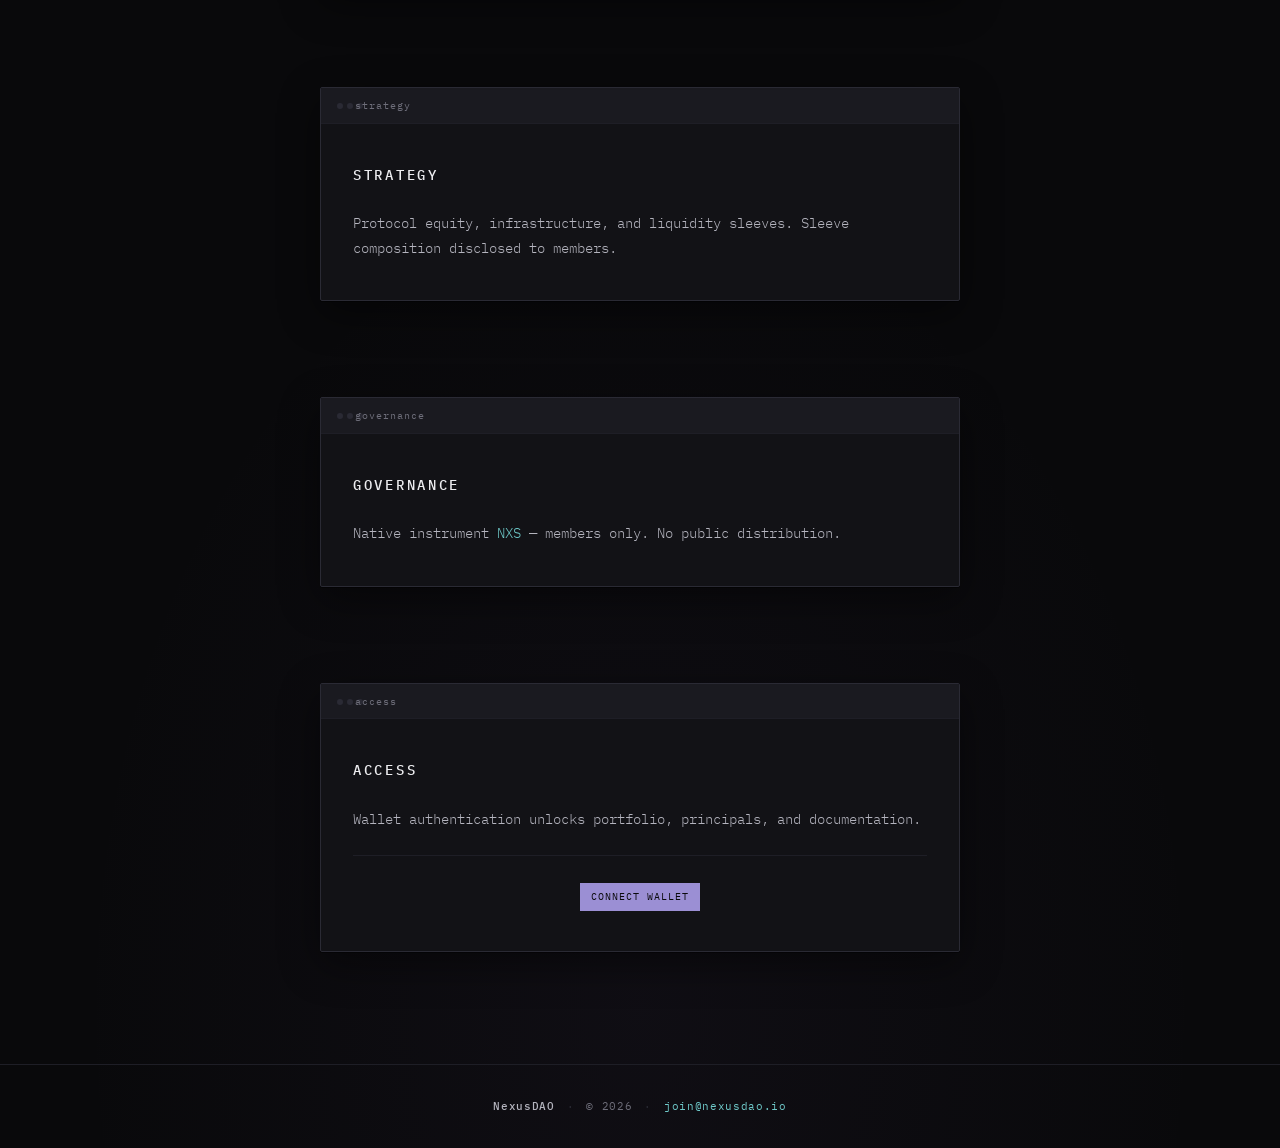
==== commit 6fb36f8d: "Add terminal-style password gate before wallet connection" ====
--- a/dashboard.html
+++ b/dashboard.html
@@ -135,6 +135,7 @@
   </footer>
 
   <script src="data.js"></script>
+  <script src="password-gate.js"></script>
   <script src="wallet.js"></script>
   <script src="nav-utils.js"></script>
   <script src="header.js"></script>
--- a/styles.css
+++ b/styles.css
@@ -802,6 +802,149 @@
   display: none;
 }
 
+/* Password gate */
+body.password-gate-open {
+  overflow: hidden;
+}
+
+.password-gate {
+  position: fixed;
+  inset: 0;
+  z-index: 500;
+  display: flex;
+  align-items: center;
+  justify-content: center;
+  padding: 1.5rem;
+}
+
+.password-gate[hidden] {
+  display: none !important;
+}
+
+.password-gate-backdrop {
+  position: absolute;
+  inset: 0;
+  background: rgba(9, 9, 11, 0.82);
+  backdrop-filter: blur(6px);
+}
+
+.password-gate-dialog {
+  position: relative;
+  z-index: 1;
+  width: 100%;
+  max-width: 26rem;
+  box-shadow:
+    0 0 0 1px rgba(155, 143, 212, 0.12),
+    0 20px 60px var(--shadow),
+    0 0 80px rgba(110, 201, 201, 0.06);
+  animation: password-gate-in 0.22s ease-out;
+}
+
+@keyframes password-gate-in {
+  from {
+    opacity: 0;
+    transform: translateY(0.5rem) scale(0.98);
+  }
+  to {
+    opacity: 1;
+    transform: translateY(0) scale(1);
+  }
+}
+
+.password-gate-body {
+  padding: 1.75rem 1.5rem 1.5rem;
+}
+
+.password-gate-prompt {
+  font-size: 0.78rem;
+  color: var(--fg-secondary);
+  margin-bottom: 0.35rem;
+}
+
+.password-gate-hint {
+  font-size: 0.68rem;
+  margin-bottom: 1.25rem;
+}
+
+.password-gate-label {
+  display: block;
+  margin-bottom: 0.75rem;
+}
+
+.password-gate-prefix {
+  display: block;
+  font-size: 0.65rem;
+  letter-spacing: 0.08em;
+  text-transform: uppercase;
+  color: var(--fg-muted);
+  margin-bottom: 0.45rem;
+}
+
+.password-gate-input {
+  width: 100%;
+  font-family: var(--font);
+  font-size: 0.85rem;
+  letter-spacing: 0.06em;
+  padding: 0.65rem 0.75rem;
+  background: var(--bg);
+  border: 1px solid var(--border);
+  border-radius: var(--radius);
+  color: var(--fg);
+  caret-color: var(--cyan);
+  transition: border-color 0.15s ease, box-shadow 0.15s ease;
+}
+
+.password-gate-input::placeholder {
+  color: var(--fg-muted);
+  opacity: 0.45;
+}
+
+.password-gate-input:focus {
+  outline: none;
+  border-color: var(--lavender-soft);
+  box-shadow: 0 0 0 2px var(--lavender-bg);
+}
+
+.password-gate-input--shake {
+  animation: password-gate-shake 0.42s ease;
+  border-color: rgba(200, 100, 100, 0.55);
+}
+
+@keyframes password-gate-shake {
+  0%, 100% { transform: translateX(0); }
+  20% { transform: translateX(-6px); }
+  40% { transform: translateX(6px); }
+  60% { transform: translateX(-4px); }
+  80% { transform: translateX(4px); }
+}
+
+.password-gate-status {
+  font-size: 0.68rem;
+  letter-spacing: 0.04em;
+  margin-bottom: 0.75rem;
+  min-height: 1.1rem;
+}
+
+.password-gate-status[hidden] {
+  display: none;
+}
+
+.password-gate-status--denied {
+  color: #c87878;
+}
+
+.password-gate-status--granted {
+  color: var(--cyan);
+}
+
+.password-gate-actions {
+  display: flex;
+  justify-content: flex-end;
+  gap: 0.5rem;
+  padding-top: 0.5rem;
+  border-top: 1px solid var(--border-soft);
+}
+
 .btn-compact {
   padding: 0.35rem 0.5rem;
   min-width: 0;
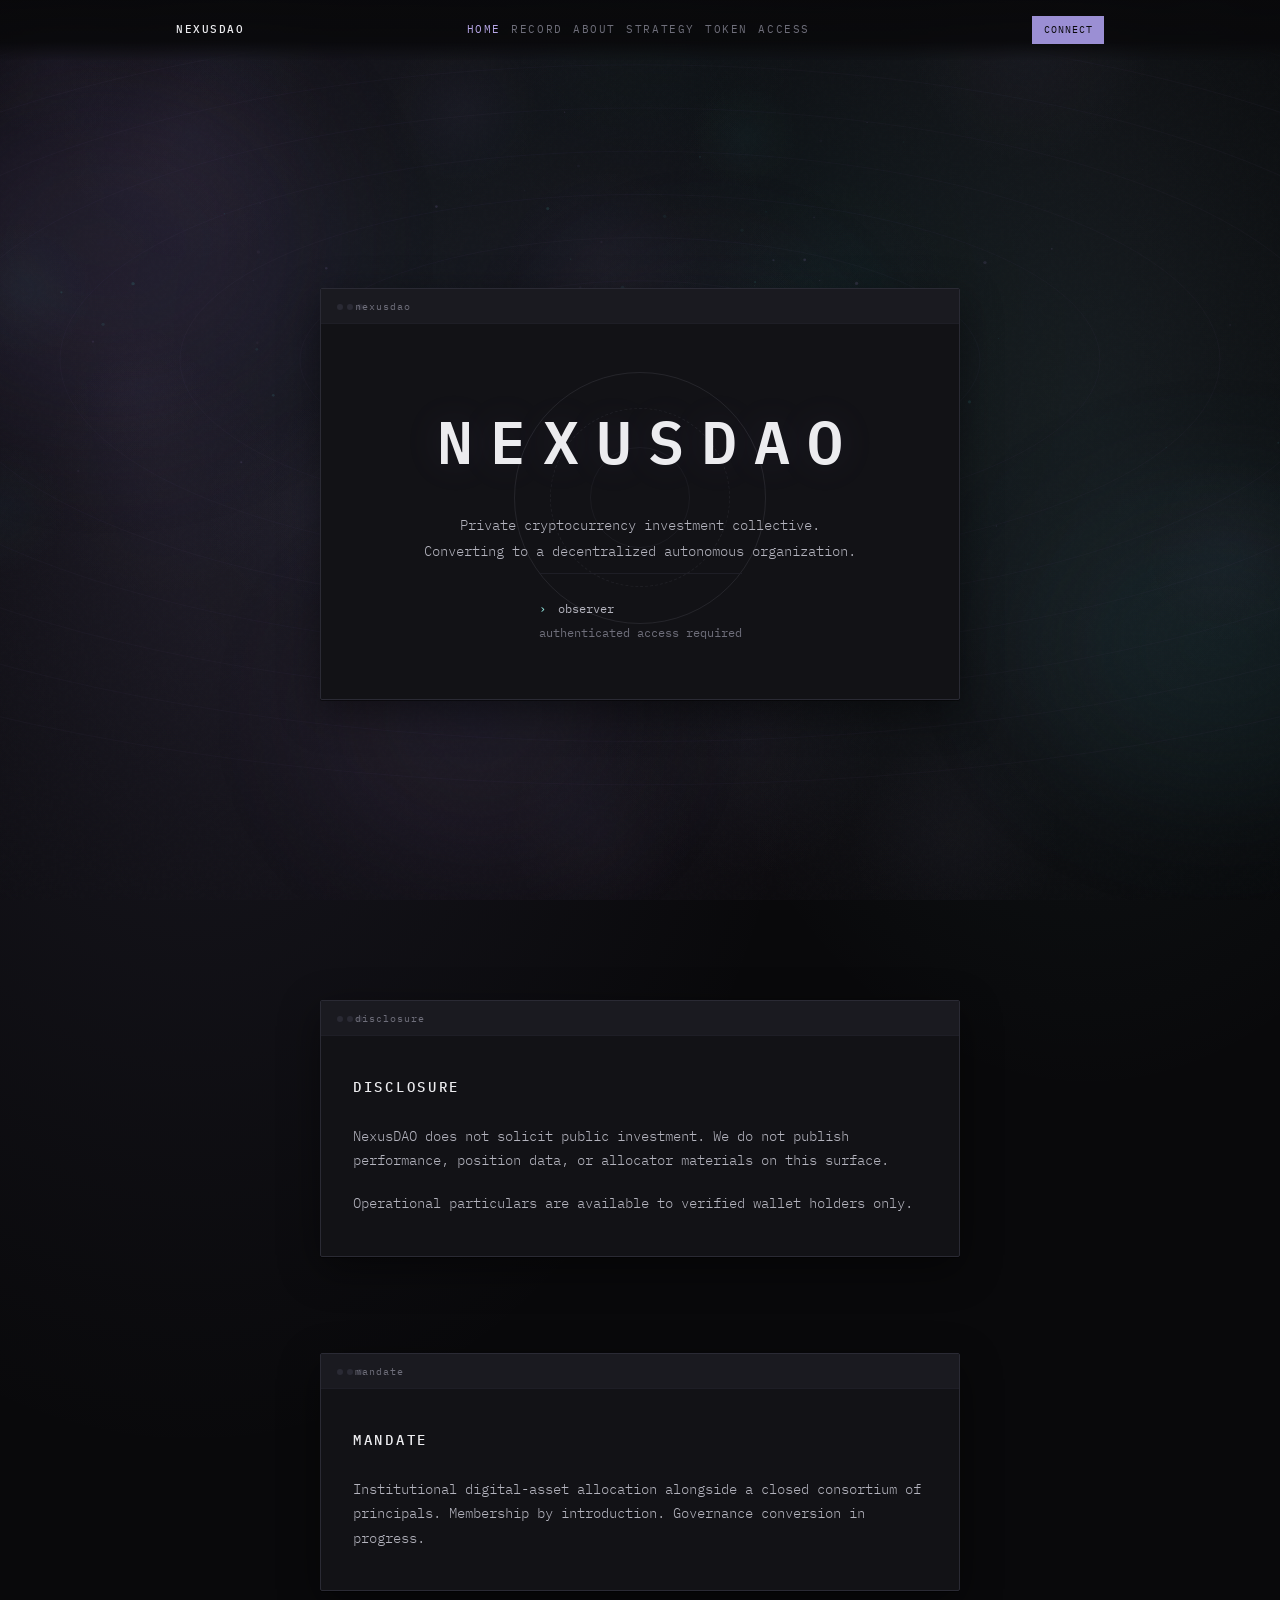
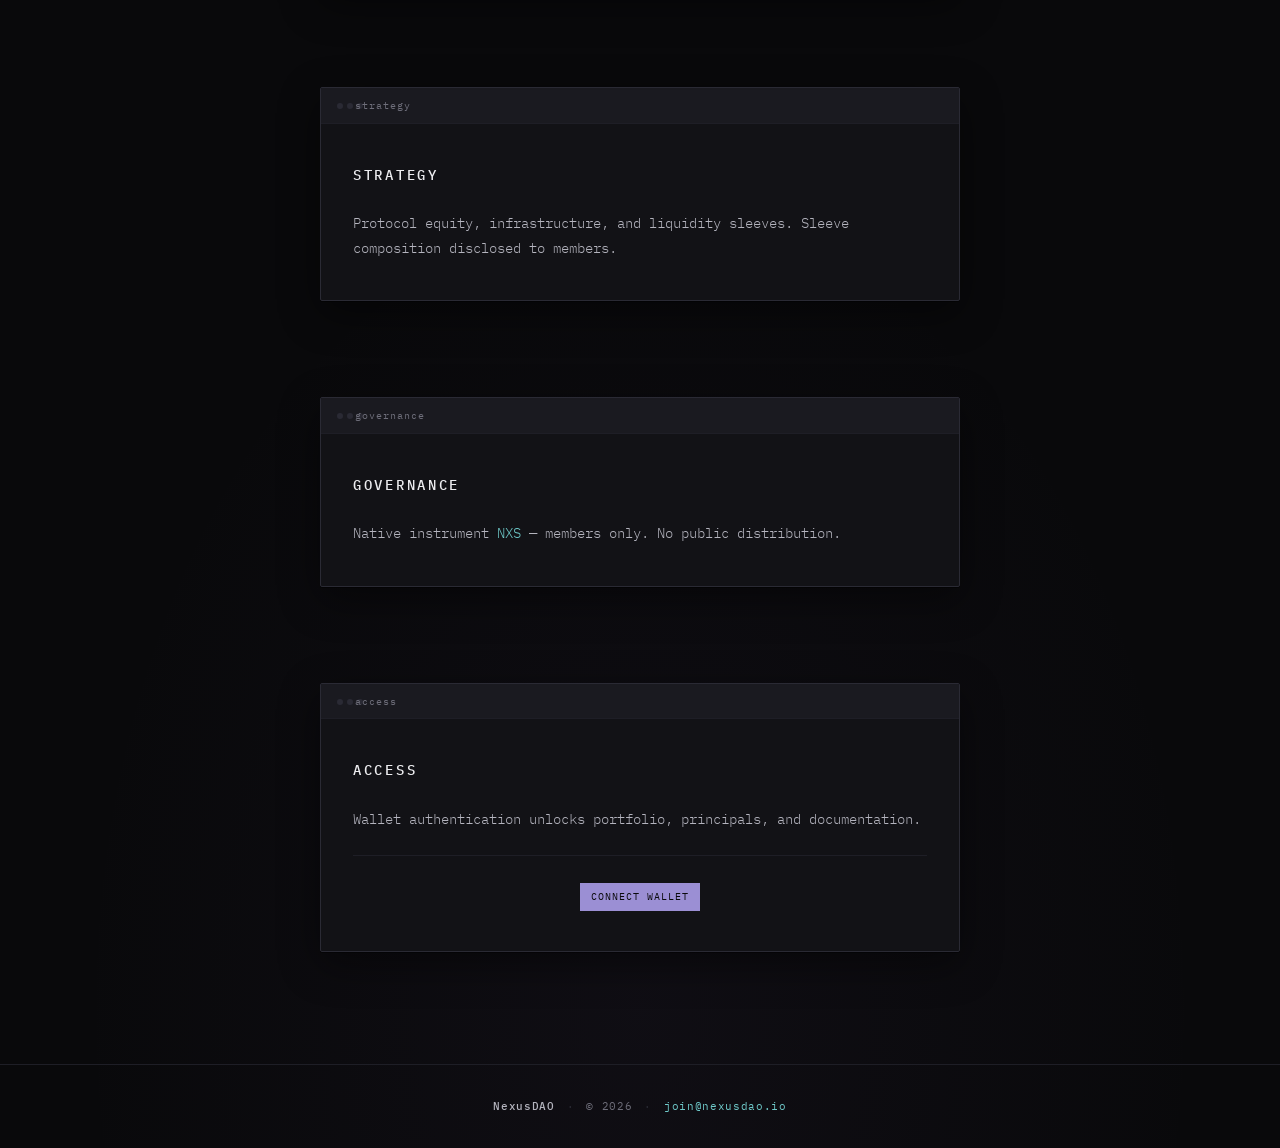
==== commit d84c70e9: "Harden access gate, improve page titles and clean URLs" ====
--- a/dashboard.html
+++ b/dashboard.html
@@ -3,8 +3,15 @@
 <head>
   <meta charset="UTF-8">
   <meta name="viewport" content="width=device-width, initial-scale=1.0">
+  <meta name="description" content="Member portfolio dashboard for NexusDAO allocators.">
   <meta name="robots" content="noindex, nofollow">
-  <title>NexusDAO — Investment Dashboard</title>
+  <link rel="canonical" href="https://nexusdao.io/dashboard">
+  <meta property="og:type" content="website">
+  <meta property="og:site_name" content="NexusDAO">
+  <meta property="og:title" content="Portfolio — NexusDAO">
+  <meta property="og:description" content="Member portfolio dashboard for NexusDAO allocators.">
+  <meta property="og:url" content="https://nexusdao.io/dashboard">
+  <title>Portfolio — NexusDAO</title>
   <link rel="preconnect" href="https://fonts.googleapis.com">
   <link rel="preconnect" href="https://fonts.gstatic.com" crossorigin>
   <link href="https://fonts.googleapis.com/css2?family=IBM+Plex+Mono:wght@300;400;500;600&display=swap" rel="stylesheet">
@@ -135,7 +142,7 @@
   </footer>
 
   <script src="data.js"></script>
-  <script src="password-gate.js"></script>
+  <script src="access-gate.js"></script>
   <script src="wallet.js"></script>
   <script src="nav-utils.js"></script>
   <script src="header.js"></script>
--- a/styles.css
+++ b/styles.css
@@ -858,11 +858,6 @@
 .password-gate-prompt {
   font-size: 0.78rem;
   color: var(--fg-secondary);
-  margin-bottom: 0.35rem;
-}
-
-.password-gate-hint {
-  font-size: 0.68rem;
   margin-bottom: 1.25rem;
 }
 
